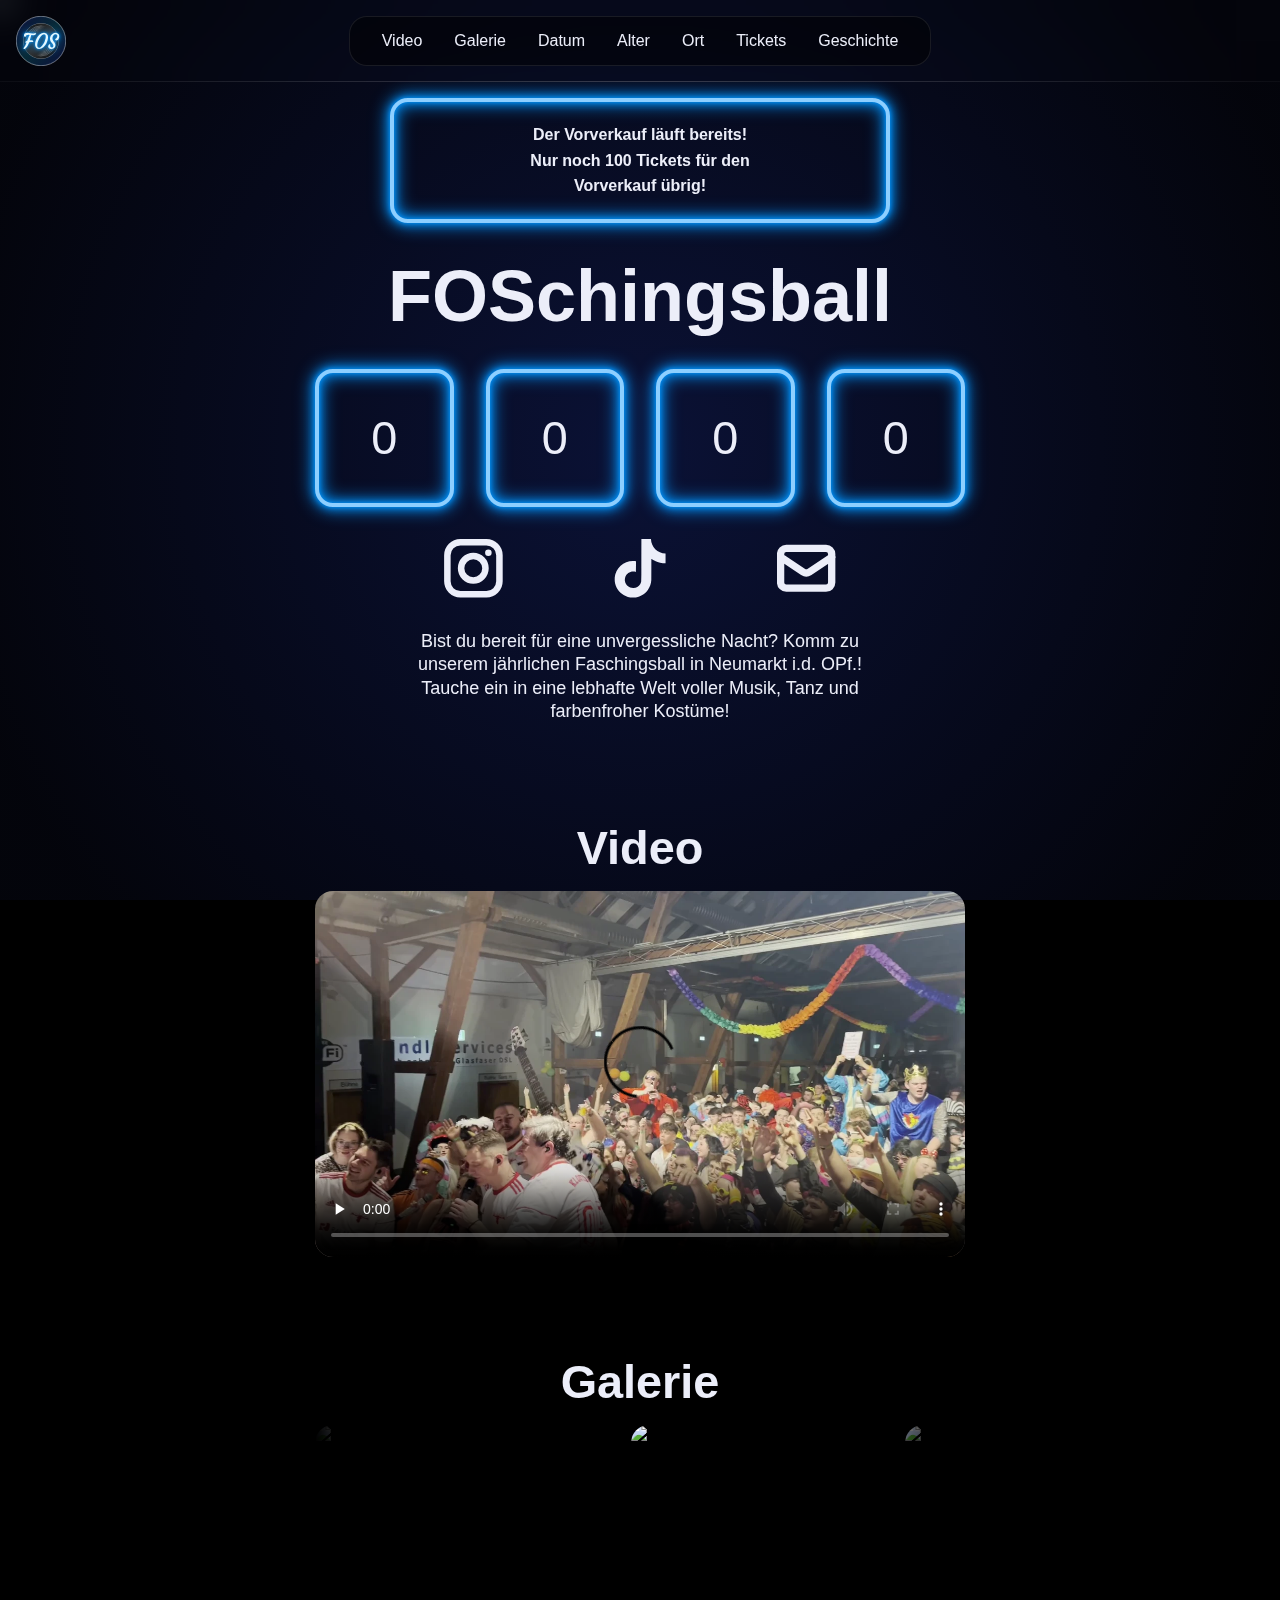
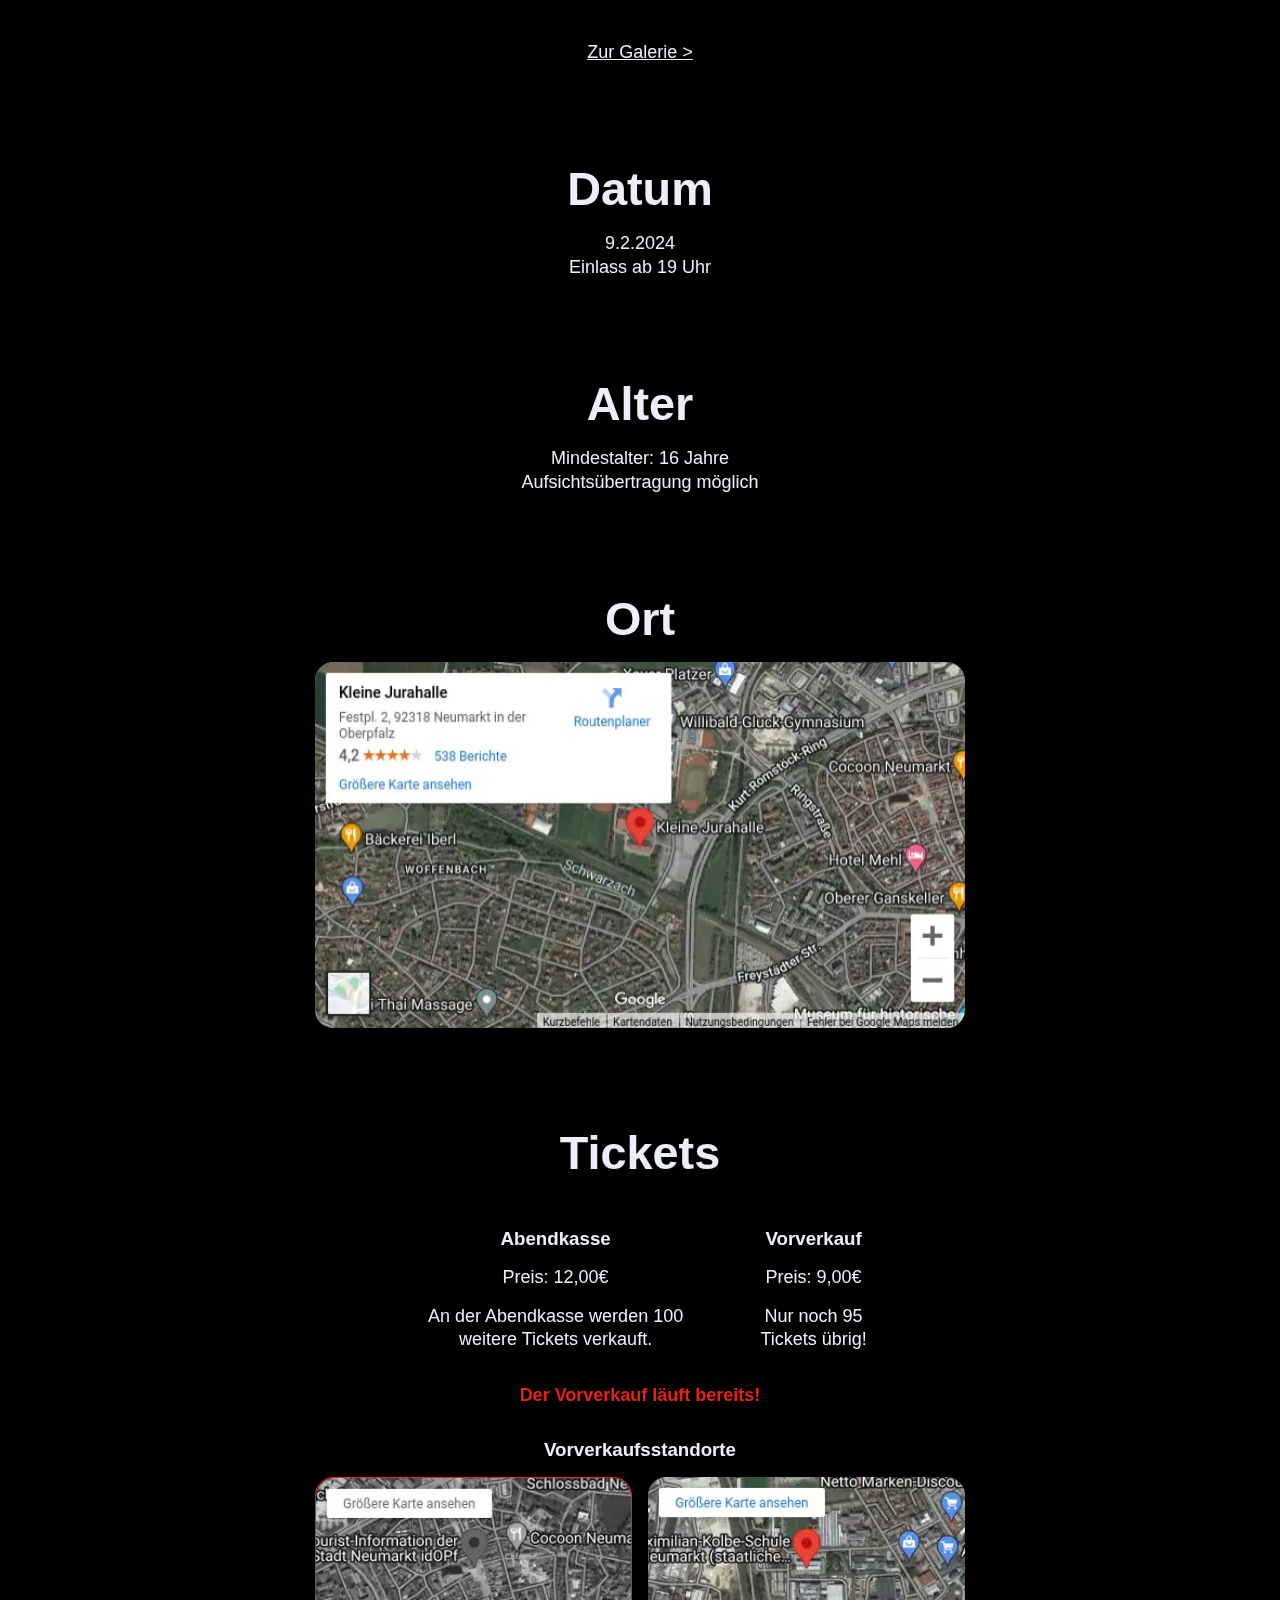
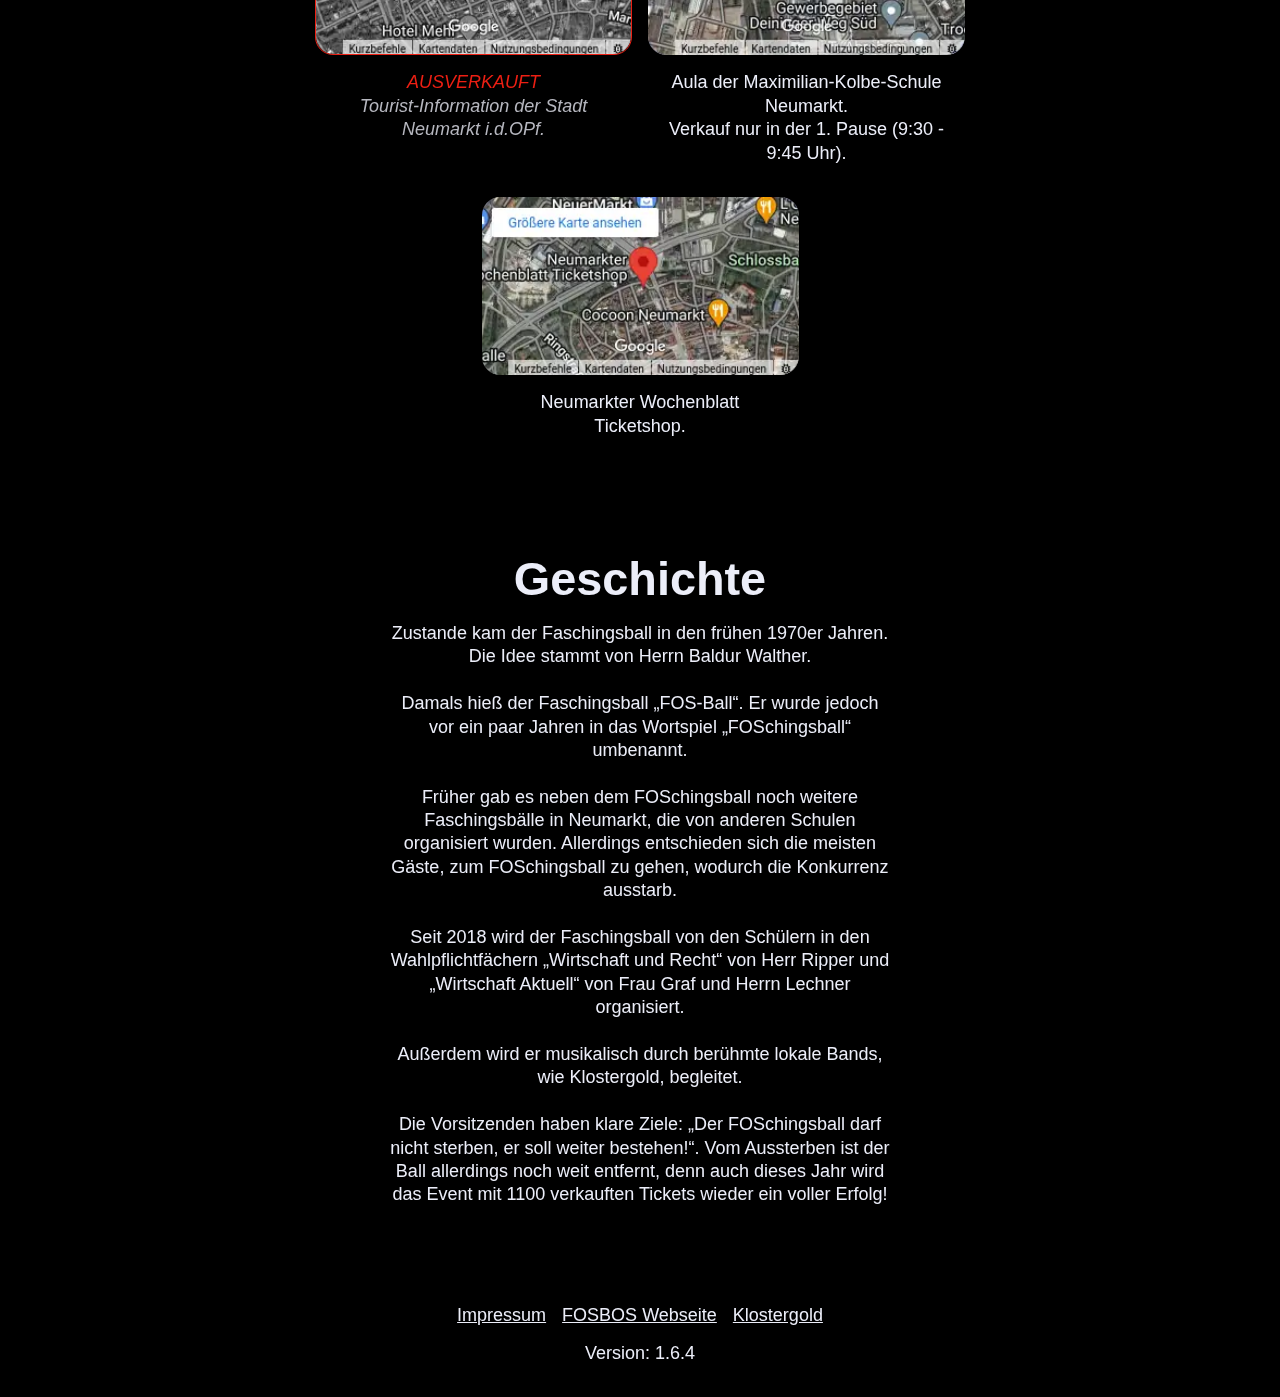
==== src/index.html @ 4c992eaa "Changed presale warning text" ====
<!DOCTYPE html>
<html lang="de">

<head>
    <meta charset="UTF-8">
    <meta content="width=device-width, initial-scale=1.0, viewport-fit=cover" name="viewport">
    <meta content="#090b1c" name="theme-color">

    <!-- Description -->
    <title>Home - FOSchingsball Neumarkt i.d. OPf.</title>
    <meta content="Bist du bereit für eine unvergessliche Nacht? Komm zu unserem jährlichen Faschingsball! Tauche ein in eine Welt voller Musik, Tanz und farbenfroher Kostüme!"
          name="description">
    <meta content="FOSchingsball, Faschingsball, AktiveFOSBOSNeumarkt.EV, AktiveFOSBOS, Neumarkt, Feier, Fest, Fasching, Ball, Verkleiden, Fasching, Karneval, Party, Veranstaltung, Kostüme, Maskenball, Tanzen, Musik, Faschingsfeier, lokale Events, Faschingsparty, Jurahalle, FOS, BOS, Generell, Video, Fotos, Bilder, Galerie, Geschichte, Verein, Maximilian, Kolbe, Schule, Maximilian-Kolbe-Schule"
          name="keywords">
    <meta content="AktiveFOSBOSNeumarkt.EV" name="author">

    <!-- Favicon Generator -->
    <link rel="apple-touch-icon" sizes="180x180" href="apple-touch-icon.png">
    <link rel="icon" type="image/png" sizes="32x32" href="assets/logo/favicon-32x32.png">
    <link rel="icon" type="image/png" sizes="16x16" href="assets/logo/favicon-16x16.png">
    <link rel="icon" href="favicon.ico" type="image/x-icon">
    <link rel="manifest" href="assets/logo/site.webmanifest">
    <link rel="mask-icon" href="assets/logo/safari-pinned-tab.svg" color="#5bbad5">
    <meta name="apple-mobile-web-app-title" content="FOSchingsball">
    <meta name="application-name" content="FOSchingsball">
    <meta name="msapplication-TileColor" content="#2d89ef">
    <meta name="msapplication-config" content="assets/logo/browserconfig.xml">

    <!-- Preloading -->
    <link rel="preload" href="assets/courgette/font.ttf" as="font" crossorigin>
    <link rel="preload" href="home/video-poster.webp" as="image">

    <!-- Preconnecting -->
    <link rel="preconnect" href="https://google.com/maps/">

    <!-- Styles -->
    <link href="base.css" rel="stylesheet">
    <link href="home/style.css" rel="stylesheet">
</head>

<body>

<picture id="background">
    <source media="(orientation: landscape)"
            srcset="assets/background/qhd.webp 1280w, assets/background/qfhd.webp 1920w, assets/background/qwqhd.webp 2560w">
    <source media="(orientation: portrait)"
            srcset="assets/background/hhd.webp 720w, assets/background/hfhd.webp 1080w, assets/background/hwqhd.webp 1440w">
    <img src="assets/background/qwqhd.webp" alt="Background image fallback">
</picture>

<nav>
    <a href="" class="nav-logo">
        <img src="assets/logo/logo.svg" alt="FOSchingsball Logo" loading="lazy">
        <span>FOSchingsball</span>
    </a>
    <div class="nav-links">
        <a href="#video" class="nav-no-narrow">Video</a>
        <a href="#galerie">Galerie</a>
        <!--a href="#bewertungen" class="nav-no-narrow">Bewertungen</a-->
        <a href="#datum" class="nav-no-wide">Infos</a>
        <a href="#datum" class="nav-no-narrow">Datum</a>
        <a href="#alter" class="nav-no-narrow">Alter</a>
        <a href="#ort" class="nav-no-narrow">Ort</a>
        <a href="#tickets">Tickets</a>
        <!--a href="#team" class="nav-no-narrow">Team</a-->
        <a href="#geschichte" class="nav-no-narrow">Geschichte</a>
    </div>
</nav>

<section id="hero">
    <a href="#tickets" class="vk-banner ignore">
        Der Vorverkauf läuft bereits!<br>
        Nur noch 100 Tickets für den<br>Vorverkauf übrig!
    </a>

    <h1>FOSchingsball</h1>

    <div id="counter">
        <div>
            <span id="days">0</span>
            <div class="counter-frame"></div>
        </div>
        <div>
            <span id="hours">0</span>
            <div class="counter-frame"></div>
        </div>
        <div>
            <span id="minutes">0</span>
            <div class="counter-frame"></div>
        </div>
        <div>
            <span id="seconds">0</span>
            <div class="counter-frame"></div>
        </div>
    </div>

    <div class="social-wrapper">
        <a aria-label="Link zur Instagram Seite des FOSchingsballs"
           href="https://www.instagram.com/foschingsball/"
           rel="noopener noreferrer" target="_blank" class="ignore">
            <svg fill="none" viewBox="0 0 24 24" xmlns="http://www.w3.org/2000/svg">
                <path d="m18.2 5.6h0.0133m-11.5 17.1h10.7c2.95 0 5.33-2.39 5.33-5.33v-10.7c0-2.95-2.39-5.33-5.33-5.33h-10.7c-2.95 0-5.33 2.39-5.33 5.33v10.7c0 2.95 2.39 5.33 5.33 5.33zm10.3-10.7c0 2.76-2.24 5-5 5-2.76 0-5-2.24-5-5 0-2.76 2.24-5 5-5 2.76 0 5 2.24 5 5z"
                      stroke="#eceef9" stroke-linecap="round" stroke-linejoin="round" stroke-width="2.67"/>
            </svg>
        </a>
        <a aria-label="Link zur TikTok Seite des FOSchingsballs"
           href="https://www.tiktok.com/@foschingsball"
           rel="noopener noreferrer" target="_blank" class="ignore">
            <svg fill="#eceef9" viewBox="0 0 24 24" xmlns="http://www.w3.org/2000/svg">
                <path d="m12.5 0.0201c1.31-0.0201 2.61-0.0096 3.9-0.0201 0.0432 1.62 0.702 3.08 1.75 4.17l-0.0016-0.0016c1.13 1.02 2.6 1.67 4.21 1.79l0.0224 0.0016v4.03c-1.53-0.0384-2.97-0.391-4.27-0.997l0.0656 0.0272c-0.627-0.302-1.16-0.611-1.66-0.957l0.0416 0.0272c-0.0096 2.92 0.0096 5.83-0.02 8.75-0.0823 1.48-0.575 2.84-1.37 3.97l0.016-0.0247c-1.32 1.89-3.47 3.14-5.9 3.21h-0.0112c-0.0983 0.0048-0.214 0.0073-0.332 0.0073-1.39 0-2.68-0.386-3.78-1.05l0.032 0.0183c-2.01-1.21-3.39-3.27-3.65-5.67l-0.0032-0.0328c-0.0201-0.5-0.0296-1-0.0096-1.49 0.392-3.82 3.59-6.78 7.49-6.78 0.437 0 0.866 0.0375 1.28 0.109l-0.0448-0.0064c0.02 1.48-0.04 2.95-0.04 4.44-0.338-0.123-0.728-0.194-1.13-0.194-1.49 0-2.76 0.956-3.23 2.29l-0.0072 0.024c-0.106 0.341-0.169 0.734-0.169 1.14 0 0.164 0.0104 0.328 0.0296 0.488l-0.0016-0.0192c0.266 1.63 1.66 2.87 3.36 2.87 0.0488 0 0.0968-7.99e-4 0.145-0.0032h-0.0072c1.17-0.0352 2.19-0.664 2.76-1.6l8e-3 -0.0144c0.213-0.298 0.36-0.657 0.408-1.05l8e-4 -0.0112c0.1-1.79 0.0599-3.57 0.0695-5.35 0.0096-4.03-0.0096-8.04 0.02-12.1z"/>
            </svg>
        </a>
        <a aria-label="Link zur E-Mail des FOSchingsballs"
           href="mailto:AktiveFOSBOSNeumarkt.eV@fosbos-neumarkt.de"
           rel="noopener noreferrer" target="_blank" class="ignore">
            <svg fill="none" viewBox="0 0 24 24" xmlns="http://www.w3.org/2000/svg">
                <path d="m1.52 7.39 9.2 6.13c0.783 0.522 1.81 0.522 2.59 0l9.2-6.13m-18.7 12.8h16.3c1.28 0 2.33-1.04 2.33-2.33v-11.7c0-1.28-1.04-2.33-2.33-2.33h-16.3c-1.28 0-2.33 1.04-2.33 2.33v11.7c0 1.28 1.04 2.33 2.33 2.33z"
                      stroke="#eceef9" stroke-linecap="round" stroke-linejoin="round" stroke-width="3"/>
            </svg>
        </a>
    </div>

    <p>
        Bist du bereit für eine unvergessliche Nacht? Komm zu unserem jährlichen Faschingsball in Neumarkt i.d. OPf.!
        Tauche ein in eine lebhafte Welt
        voller Musik, Tanz und farbenfroher Kostüme!
    </p>
</section>

<section id="video">
    <h2>Video</h2>
    <video class="main-video" controls preload="none" poster="home/video-poster.webp">
        <source src="https://resources.foschingsball.de/2023/videos/video-2023-h264-aac.mp4"
                type="video/mp4">
        <meta content="FOSchingsball 2023" itemprop="name">
        <meta content="Video, dass den Aufbau und die Feier vom FOSchingsball aus dem Jahr 2023 zeigt."
              itemprop="description">
        <meta content="PT4M53S" itemprop="duration">
    </video>
</section>

<section id="galerie">
    <h2>Galerie</h2>
    <div class="gallery-wrapper">
        <div class="moving-gallery-wrapper">
            <img src="home/gallery-preview-images/1.webp" alt="Erstes preview Bild" height="400" width="600"
                 loading="lazy">
            <img src="home/gallery-preview-images/2.webp" alt="Zweites preview Bild" height="400" width="515"
                 loading="lazy">
            <img src="home/gallery-preview-images/3.webp" alt="Drittes preview Bild" height="400" width="600"
                 loading="lazy">
            <img src="home/gallery-preview-images/4.webp" alt="Viertes preview Bild" height="400" width="600"
                 loading="lazy">
            <img src="home/gallery-preview-images/5.webp" alt="Fünftes preview Bild" height="400" width="600"
                 loading="lazy">
        </div>
    </div>
    <a href="galerie/" class="center">Zur Galerie ></a>
</section>

<!--section id="bewertungen">
    <h2>Bewertungen</h2>
    <div class="rating-wrapper">
        <div class="rating-grid">
            <a class="rating ignore" href="" rel="noopener noreferrer" target="_blank">
                <p class="rating-text ignore">Wer sich erinnert, war nicht dabei!</p>
                <p class="rating-source ignore">Tiktok</p>
            </a>
            <a class="rating ignore" href="" rel="noopener noreferrer" target="_blank">
                <p class="rating-text ignore">Wer sich erinnert, war nicht dabei!</p>
                <p class="rating-source ignore">Tiktok</p>
            </a>
            <a class="rating ignore" href="" rel="noopener noreferrer" target="_blank">
                <p class="rating-text ignore">Wer sich erinnert, war nicht dabei!</p>
                <p class="rating-source ignore">Tiktok</p>
            </a>
        </div>
    </div>
</section-->

<section id="datum">
    <h2>Datum</h2>
    <p>
        9.2.2024<br>
        Einlass ab 19 Uhr
    </p>
</section>

<section id="alter">
    <h2>Alter</h2>
    <p>
        Mindestalter: 16 Jahre<br>
        Aufsichtsübertragung möglich
    </p>
</section>

<section id="ort">
    <h2>Ort</h2>
    <div class="main-map-wrapper lazy-map"
         data-src="https://google.com/maps/embed?pb=!1m14!1m8!1m3!1d4832.9351070544835!2d11.447261!3d49.27884!3m2!1i1024!2i768!4f13.1!3m3!1m2!1s0x479f6f8e884c5485%3A0x20da06e2e28e49a3!2sKleine%20Jurahalle!5e1!3m2!1sde!2sde!4v1702989223575!5m2!1sde!2sde"
         data-title="Kleine Jurahalle - Festplatz 2, 92318 Neumarkt in der Oberpfalz">
        <img class="fallback-image" src="home/map-placeholders/main-map-placeholder.webp" loading="lazy"
             alt="Ersatzbild für die Hauptkarte"/>
    </div>
</section>

<section id="tickets">
    <h2>Tickets</h2>
    <div class="pricing">
        <div>
            <h3>Abendkasse</h3>
            <p>Preis: 12,00€</p>
            <p>An der Abendkasse werden 100 weitere Tickets verkauft.</p>
        </div>
        <div>
            <h3>Vorverkauf</h3>
            <p>Preis: 9,00€</p>
            <p>Nur noch 95 Tickets übrig!</p>
        </div>
    </div>
    <p id="vorverkauf-warning">
        Der Vorverkauf läuft bereits!
    </p>
    <h3>Vorverkaufsstandorte</h3>
    <div class="vorverkaufsorte-grid">
        <div class="vorverkaufsort sold-out">
            <div class="lazy-map"
                 data-src="https://google.com/maps/embed?pb=!1m18!1m12!1m3!1d2416.402896822465!2d11.458414800000002!3d49.2801596!2m3!1f0!2f0!3f0!3m2!1i1024!2i768!4f13.1!3m3!1m2!1s0x479f644ceb39721d%3A0xeaafbcd9beddf099!2sTourist-Information%20der%20Stadt%20Neumarkt%20i.d.OPf.!5e1!3m2!1sde!2sde!4v1704888698803!5m2!1sde!2sde"
                 data-title="Tourist-Information der Stadt Neumarkt i.d.OPf.">
                <img class="fallback-image" src="home/map-placeholders/tourist-map-placeholder.webp" loading="lazy"
                     alt="Ersatzbild für die Tourist Information Neumarkt Karte"/>
            </div>
            <p>
                <span>AUSVERKAUFT</span><br>
                Tourist-Information der Stadt Neumarkt i.d.OPf.
            </p>
        </div>
        <div class="vorverkaufsort">
            <div class="lazy-map"
                 data-src="https://google.com/maps/embed?pb=!1m18!1m12!1m3!1d2417.240409585188!2d11.469261899999998!3d49.2630645!2m3!1f0!2f0!3f0!3m2!1i1024!2i768!4f13.1!3m3!1m2!1s0x479f6fde07078387%3A0x608baab947ae1d4d!2sMaximilian-Kolbe-Schule%20Neumarkt%20(staatliche%20FOS%2FBOS)!5e1!3m2!1sde!2sde!4v1704888746853!5m2!1sde!2sde"
                 data-title="Maximilian-Kolbe-Schule Neumarkt i.d.OPf.">
                <img class="fallback-image" src="home/map-placeholders/fos-map-placeholder.webp" loading="lazy"
                     alt="Ersatzbild für die FOS Karte"/>
            </div>
            <p>
                Aula der Maximilian-Kolbe-Schule Neumarkt.<br>
                Verkauf nur in der 1. Pause (9:30 - 9:45 Uhr).
            </p>
        </div>
        <div class="vorverkaufsort">
            <div class="lazy-map"
                 data-src="https://google.com/maps/embed?pb=!1m18!1m12!1m3!1d2416.3311340229598!2d11.457017700000002!3d49.2816242!2m3!1f0!2f0!3f0!3m2!1i1024!2i768!4f13.1!3m3!1m2!1s0x479f6ff3d5d0619b%3A0xf7c1ae408d4dfebd!2sNeumarkter%20Wochenblatt%20Ticketshop!5e1!3m2!1sde!2sde!4v1706030558511!5m2!1sde!2sde"
                 data-title="Neumarkter Wochenblatt Ticketshop">
                <img class="fallback-image" src="home/map-placeholders/ticket-map-placeholder.webp" loading="lazy"
                     alt="Ersatzbild für die Neumarkter Wochenblatt Ticketshop Karte"/>
            </div>
            <p>
                Neumarkter Wochenblatt Ticketshop.
            </p>
        </div>
    </div>
</section>

<!--section id="team">
    <h2><label for="team-selector">Team</label></h2>
    <p class="hidden" id="team-loading-error"></p>
    <div class="hidden" id="team-selector-wrapper">
        <select id="team-selector"></select>
        <svg fill="none" viewBox="0 0 24 24" xmlns="http://www.w3.org/2000/svg">
            <g stroke-linecap="round" stroke-linejoin="round" stroke-width="1.5"
               transform="translate(-2,-2.5)">
                <path d="m19 12-5 5"/>
                <path d="m9 12 5 5"/>
            </g>
        </svg>
    </div>
    <div id="member-grid"></div>
</section-->

<section id="geschichte">
    <h2>Geschichte</h2>
    <p>
        Zustande kam der Faschingsball in den frühen 1970er Jahren. Die Idee stammt von Herrn Baldur Walther.<br><br>
        Damals hieß der Faschingsball „FOS-Ball“. Er wurde jedoch vor ein paar Jahren in das Wortspiel „FOSchingsball“
        umbenannt.<br><br>
        Früher gab es neben dem FOSchingsball noch weitere Faschingsbälle in Neumarkt, die von anderen Schulen
        organisiert wurden. Allerdings entschieden sich die meisten Gäste, zum FOSchingsball zu gehen, wodurch die
        Konkurrenz ausstarb.<br><br>
        Seit 2018 wird der Faschingsball von den Schülern in den Wahlpflichtfächern „Wirtschaft und Recht“ von Herr
        Ripper und „Wirtschaft Aktuell“ von Frau Graf und Herrn Lechner organisiert.<br><br>
        Außerdem wird er musikalisch durch berühmte lokale Bands, wie Klostergold, begleitet.<br><br>
        Die Vorsitzenden haben klare Ziele: „Der FOSchingsball darf nicht sterben, er soll weiter bestehen!“. Vom
        Aussterben ist
        der Ball allerdings noch weit entfernt, denn auch dieses Jahr wird das Event mit 1100 verkauften Tickets wieder
        ein voller Erfolg!
    </p>
    <!--a href="geschichte/" class="center">Mehr Informationen ></a-->
</section>

<section id="footer">
    <div>
        <a href="impressum/" class="link">
            Impressum
        </a>
        <a href="https://fosbos-neumarkt.de/" rel="noopener noreferrer" target="_blank" class="link">
            FOSBOS Webseite
        </a>
        <a href="https://www.klostergold.de" rel="noopener noreferrer" target="_blank" class="link">
            Klostergold
        </a>
    </div>
    <div>
        <p id="version" class="text"></p>
    </div>
</section>

<script defer src="scripts/base.js"></script>
<script defer src="home/scripts/countDown.js"></script>
<script defer src="home/scripts/loadMaps.js"></script>
<!--script defer src="home/scripts/loadTeam.js" type="module"></script-->
<script defer src="home/scripts/blinking.js"></script>

</body>

</html>
---- src/base.css ----
@font-face {
    font-family: Courgette;
    font-display: swap;
    src: url(assets/courgette/font.ttf);
}

:root {
    /*===== Colors =====*/
    --text: #eceef9;
    --text-hover: #b6b7bf;
    --red-text: #ec1f13;
    --background: #0007;

    /*===== EFFECTS =====*/
    --glowbase: #8dcfff;
    --glowcolor: #0095ff;
    --glow: drop-shadow(0px 0px 2px var(--glowcolor)) drop-shadow(0px 0px 4px var(--glowcolor)) drop-shadow(0px 0px 8px var(--glowcolor));
    --shadow-color: #191c31;
    --shadow: drop-shadow(0px 0px 2px var(--shadow-color)) drop-shadow(0px 0px 4px var(--shadow-color)) drop-shadow(0px 0px 8px var(--shadow-color));
    --glow-animation: filter 50ms;
    --transition-time: 75ms;

    /*===== Font =====*/
    font-family: sans-serif;
    --title: 4.5rem;
    --header: calc(var(--title) * 0.65);
    --normal: 1.125rem;

    /*===== Margins =====*/
    --mNormal: 1rem;
    --nav-height: calc(4 * var(--mNormal) + 2 * 1px + 1rem);
    --mSection: calc(var(--nav-height) + 1rem);

    /*===== OTHER =====*/
    --border-radius: 18px;
    --border: 1px #ffffff17 solid;
    --big-max-width: 650px;

    --big-width: min(100% - var(--mNormal) * 2, var(--big-max-width));
    --small-width: min(100% - var(--mNormal) * 2, 500px);

    --grid-height: 200px;

}

@media screen and (max-width: 900px) {
    :root {
        --title: 4rem;
    }
}


@media screen and (max-width: 500px) {
    :root {
        --title: 2.875rem;
        --mSection: 4rem;
    }
}

*, *::before, *::after {
    box-sizing: border-box;
    margin: 0;
    padding: 0;
    border: 0;
}

body, html {
    scroll-behavior: smooth;
}

body {
    background-color: black;
    padding: calc(var(--nav-height) + var(--mNormal)) 0 var(--mNormal) 0;
    display: flex;
    flex-direction: column;
}

.hidden {
    clip: rect(0 0 0 0);
    clip-path: inset(50%);
    height: 1px;
    overflow: hidden;
    position: absolute;
    white-space: nowrap;
    width: 1px;
}

/*-------- SCROLLBAR --------*/

::-webkit-scrollbar {
    width: 6px;
    height: 6px;
}

::-webkit-scrollbar-track {
    background-color: transparent;
}

::-webkit-scrollbar-thumb {
    background-color: var(--text);
    border-radius: 3px;
}

::-webkit-scrollbar-thumb:hover {
    background-color: var(--text-hover);
}

/*-------- BACKGROUND --------*/

#background {
    position: fixed;
    top: 0;
    right: 0;
    width: 100vw;
    height: 100vh;
    z-index: -11;
    transition: filter 1s;
}

#background img {
    width: 100%;
    height: 100%;
    object-fit: cover;
}

#background::after {
    content: '';
    position: absolute;
    left: 0;
    top: 0;
    width: 100%;
    height: 100%;
    background: radial-gradient(circle at center, #17267377, #04050ddd 90%);
}

.blur {
    filter: blur(4px);
}

/*-------- NAV --------*/

nav {
    position: fixed;
    top: 0;
    left: 0;
    bottom: auto;
    display: grid;
    justify-content: center;
    grid-template-columns: 1fr 1fr 1fr;
    gap: var(--mNormal);
    height: var(--nav-height);
    width: 100%;
    backdrop-filter: blur(16px);
    -webkit-backdrop-filter: blur(16px);
    z-index: 11;
    padding: var(--mNormal);
    align-items: center;
}

nav::before {
    content: "";
    position: absolute;
    bottom: 0;
    top: auto;
    height: 1px;
    left: 0;
    width: 100%;
    background: radial-gradient(62.87% 100%, #fff3 0%, #fff0 100%);
}

.nav-logo {
    display: inline-flex;
    height: 100%;
    overflow: hidden;
    align-items: center;
    gap: var(--mNormal);
    text-decoration: none;
}

.nav-logo > img {
    height: 100%;
    aspect-ratio: 1;
    object-fit: contain;
}

.nav-logo > span {
    color: var(--text);
}

.nav-links {
    backdrop-filter: blur(16px);
    -webkit-backdrop-filter: blur(16px);
    padding-inline: var(--mNormal);
    height: 100%;
    display: inline-flex;
    align-items: center;
    border: var(--border);
    background-color: var(--background);
    border-radius: var(--border-radius);
    margin-inline: auto;
}

.nav-links * {
    height: 1rem;
    font-size: 1rem;
    line-height: 1rem;
    object-fit: contain;
    cursor: pointer;
    text-decoration: none;
    color: var(--text);
    padding-inline: var(--mNormal);
    transition: color var(--transition-time) linear;
}

.nav-no-wide {
    display: none;
}

.nav-links > *:hover {
    color: var(--text-hover);
}

@media screen and (max-width: 1300px) {
    .nav-logo > span {
        display: none;
    }
}

@media screen and (max-width: 1000px) {
    .nav-no-narrow {
        display: none;
    }

    .nav-no-wide {
        display: inline;
    }
}

@media screen and (max-width: 500px) {
    nav {
        backdrop-filter: none;
        -webkit-backdrop-filter: none;
        display: flex;
        bottom: 0;
        top: auto;
    }

    nav::before {
        display: none;
        top: 0;
        bottom: auto;
    }

    .nav-logo {
        display: none;
    }

    body {
        padding: var(--mNormal) 0 calc(var(--nav-height) + var(--mNormal)) 0;
    }
}

/*-------- SECTIONS --------*/

body > section:not(:first-of-type) {
    padding: calc(var(--mSection)) 0 0 0;
}

section {
    display: flex;
    flex-direction: column;
    gap: var(--mNormal);
}

section p:not(.ignore), section a.center {
    text-align: center;
    width: var(--small-width);
    margin-inline: auto;
    color: var(--text);
    line-height: 1.3;
    font-size: var(--normal);
}

section a:not(.ignore) {
    text-decoration: underline;
    color: var(--text);
    font-size: var(--normal);
}

/*-------- TITLES --------*/

h1, h2, h3 {
    text-align: center;
    color: var(--text);
}

h1 {
    font-size: var(--title);
    font-family: Courgette, sans-serif;
    margin-bottom: var(--mNormal);
}

h2 {
    font-size: var(--header);
    font-family: Courgette, sans-serif;
}

h3 {
    margin-top: var(--mNormal);
}

/*-------- FOOTER --------*/

#footer {
    margin-bottom: var(--mNormal);
}

#footer > div {
    display: flex;
    flex-wrap: wrap;
    justify-content: center;
    gap: var(--mNormal);
    width: var(--big-width);
    margin-inline: auto;
}
---- src/home/style.css ----
/*-------- VK-WARNING --------*/

.vk-banner {
    position: relative;
    margin: 0 auto var(--mNormal) auto;
    width: var(--small-width);
    font-weight: bold;
    text-align: center;
    color: var(--text);
    text-decoration: none;
    line-height: 1.6;
    padding: 24px;
}

.vk-banner::before {
    content: "";
    position: absolute;
    top: 0;
    left: 0;
    width: 100%;
    height: 100%;
    border-radius: var(--border-radius);
    border: solid 4px var(--glowbase);
    filter: var(--glow);
}

/*-------- HERO --------*/

/*---- COUNTER ----*/

#counter {
    margin-inline: auto;
    width: var(--big-width);
    display: grid;
    grid-template-columns: repeat(4, 1fr);
    gap: calc(var(--mNormal) * 2);
}

@media screen and (max-width: 450px) {
    #counter {
        gap: var(--mNormal);
    }
}

#counter > div {
    position: relative;
    display: flex;
    justify-content: center;
    align-items: center;
    aspect-ratio: 1;
}

#counter > div > span {
    color: var(--text);
    font-size: var(--header);
    font-family: Courgette, sans-serif;
    text-align: center;
}

.counter-frame {
    position: absolute;
    top: 0;
    left: 0;
    width: 100%;
    height: 100%;
    border-width: 4px;
    border-radius: var(--border-radius);
    border-style: solid;
    border-color: var(--glowbase);
    filter: var(--glow);
    transition: var(--glow-animation);
}

/*---- SOCIAL ----*/

.social-wrapper {
    width: var(--small-width);
    margin: var(--mNormal) auto;
    display: grid;
    grid-template-columns: repeat(3, 1fr);
}

.social-wrapper > a {
    margin-inline: auto;
    aspect-ratio: 1;
    height: calc(var(--header) * 1.25);
    transition: filter var(--transition-time) linear;
}

.social-wrapper > a > svg {
    width: 100%;
    height: 100%;
    object-fit: contain;
}

.social-wrapper > a:hover {
    filter: drop-shadow(0 0 4px var(--text));
}

/*-------- VIDEO --------*/

.main-video {
    border-radius: var(--border-radius);
    margin-inline: auto;
    width: var(--big-width);
    aspect-ratio: 16 / 9;
    height: auto;
}

/*-------- GALERIE --------*/

.gallery-wrapper {
    width: var(--big-width);
    height: var(--grid-height);
    overflow: hidden;
    margin-inline: auto;
    -webkit-mask-image: -webkit-linear-gradient(to right, transparent, black 25%, black 75%, transparent);
    mask-image: linear-gradient(to right, transparent, black 20%, black 80%, transparent);
}

.moving-gallery-wrapper {
    height: 100%;
    display: flex;
    width: max-content;
    gap: var(--mNormal);
    animation: slide 24s linear infinite;
}

.moving-gallery-wrapper > img {
    width: auto;
    height: 100%;
    object-fit: contain;
    border-radius: var(--border-radius);
}

@keyframes slide {
    0% {
        transform: translateZ(0px) translate(0%);
    }

    100% {
        transform: translateZ(0px) translate(calc(-100% + var(--big-width)));
    }
}

/*-------- BEWERTUNGEN --------*/

.rating-wrapper {
    height: var(--grid-height);
    width: var(--big-width);
    margin-inline: auto;
    -webkit-mask-image: -webkit-linear-gradient(to right, transparent, black 25%, black 75%, transparent);
    mask-image: linear-gradient(to right, transparent, black 20%, black 80%, transparent);
    overflow-x: scroll;
    padding-block: var(--mNormal);
}

.rating-grid {
    padding-inline: 10%;
    display: flex;
    height: 100%;
    width: max-content;
    gap: var(--mNormal);
}

.rating {
    position: relative;
    display: flex;
    flex-direction: column;
    padding: var(--mNormal);
    height: 100%;
    aspect-ratio: 1.25;
    text-decoration: none;
    color: var(--text);
    transition: color var(--transition-time) linear;
}

.rating:hover {
    color: var(--text-hover);
}

.rating::before {
    content: "";
    position: absolute;
    top: 0;
    left: 0;
    width: 100%;
    height: 100%;
    border-radius: var(--border-radius);
    border: solid 4px var(--glowbase);
    filter: var(--glow);
}

.rating-text {
    margin-block: auto;
    text-align: center;
    line-height: 1.3;
    font-size: var(--normal);
}

.rating-source {
    font-style: italic;
    margin-inline: auto;
    font-size: 0.95rem;
}

/*-------- ORT --------*/

.main-map-wrapper {
    margin-inline: auto;
    width: var(--big-width);
    border-radius: var(--border-radius);
    height: auto;
    aspect-ratio: 1.778;
    overflow: hidden;
    position: relative;
}

.main-map-wrapper > iframe {
    width: 100%;
    height: 100%;
}

/*-------- TICKETS --------*/

.pricing {
    margin: var(--mNormal) auto;
    display: flex;
    justify-content: center;
    gap: var(--mNormal);
    width: var(--small-width);
}

.pricing > div {
    flex-grow: 1;
    display: flex;
    flex-direction: column;
    gap: var(--mNormal)
}

#vorverkauf-warning {
    color: var(--red-text);
    font-weight: bold;
}

.vorverkaufsorte-grid {
    margin-inline: auto;
    display: flex;
    flex-wrap: wrap;
    justify-content: center;
    gap: var(--mNormal);
    width: var(--big-width);
}

.sold-out > div {
    border: 1px var(--red-text) solid;
}

.sold-out > div > * {
    filter: grayscale(100%);
}

.sold-out > p {
    --text: var(--text-hover);
    font-style: italic;
}

.sold-out > p > span {
    color: var(--red-text);
}

.vorverkaufsort {
    width: calc(0.5 * (var(--big-max-width) - var(--mNormal)));
    display: flex;
    flex-direction: column;
}

.vorverkaufsort > div {
    border-radius: var(--border-radius);
    aspect-ratio: 1.778;
    width: 100%;
    height: auto;
    overflow: hidden;
    position: relative;
}

.vorverkaufsort > div > iframe {
    width: 100%;
    height: 100%;
}

.vorverkaufsort > p {
    margin: var(--mNormal) 0;
}

/*-------- TEAM --------*/

#team-loading-error {
    color: var(--red-text);
}

/*---- SELECT ----*/

#team-selector-wrapper {
    margin-inline: auto;
    position: relative;
}

#team-selector-wrapper > svg {
    position: absolute;
    top: 0;
    right: 0;
    height: 100%;
    padding: 4px var(--mNormal) 0 0;
    pointer-events: none;
    width: 40px;
}

#team-selector-wrapper > svg > g {
    stroke: var(--text);
    transition: stroke var(--transition-time) linear;
}

#team-selector {
    color: var(--text);
    padding: var(--mNormal) calc(var(--mNormal) * 0.5 + 40px) var(--mNormal) var(--mNormal);
    border-radius: var(--border-radius);
    background-color: var(--background);
    border: var(--border);
    appearance: none;
    -webkit-appearance: none;
    transition: color var(--transition-time) linear;
    font-size: 1rem;
}

#team-selector-wrapper:hover > select {
    color: var(--text-hover);
}

#team-selector-wrapper:hover > svg > g {
    stroke: var(--text-hover);
}

#team-selector > option {
    background: var(--background);
}

/*---- LIST ----*/

#member-grid {
    display: flex;
    flex-wrap: wrap;
    justify-content: center;
    gap: var(--mNormal);
    margin-inline: auto;
    width: var(--big-width);
}

#member-grid > a {
    width: 120px;
    text-decoration: none;
}

#member-grid > a > img {
    display: block;
    border-radius: var(--border-radius);
    width: 100%;
    aspect-ratio: 1;
    object-fit: cover;
    overflow: hidden;
}

#member-grid > a > p {
    margin: var(--mNormal) 0;
    color: var(--text);
    width: 100%;
    text-align: center;
    transition: color var(--transition-time) linear;
}

#member-grid > a:hover > p {
    color: var(--text-hover);
}

/*----*/

.fallback-image {
    position: absolute;
    top: 0;
    left: 0;
    width: 100%;
    height: 100%;
    object-fit: cover;
    z-index: -1;
}
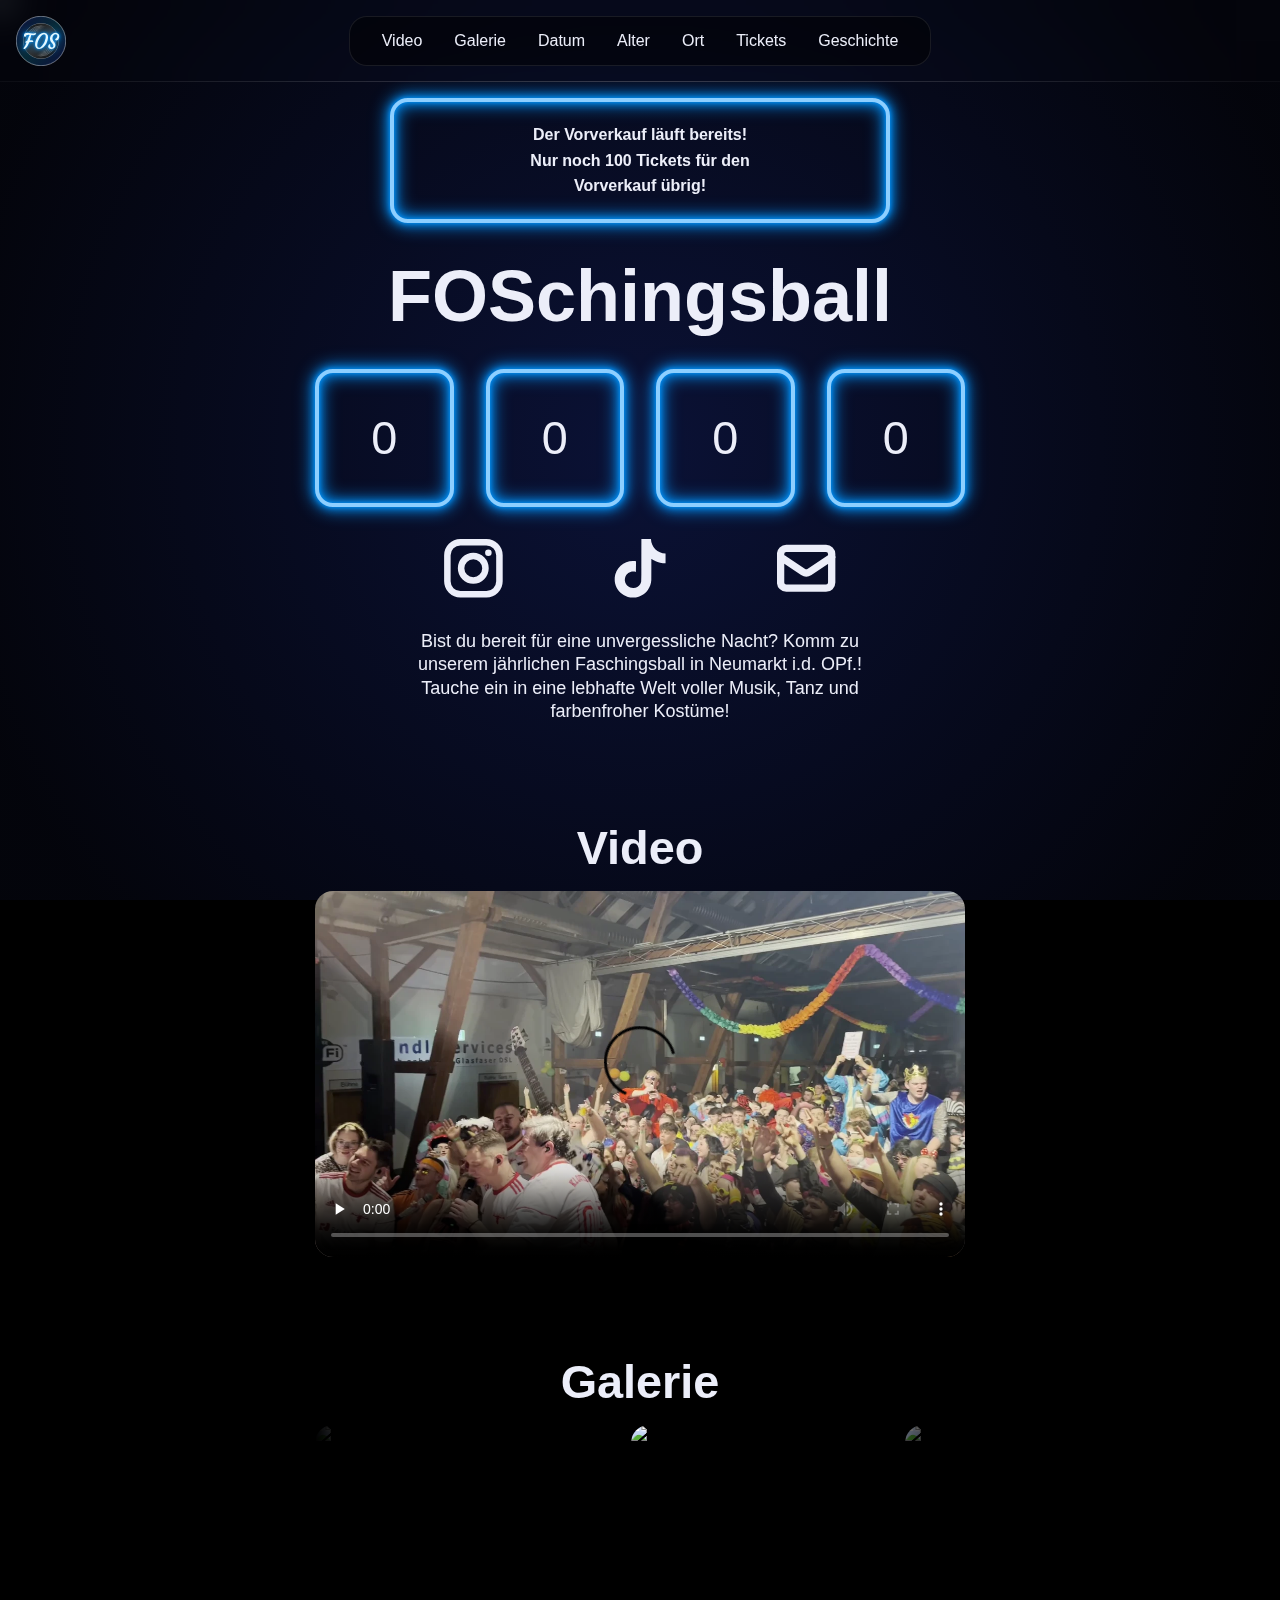
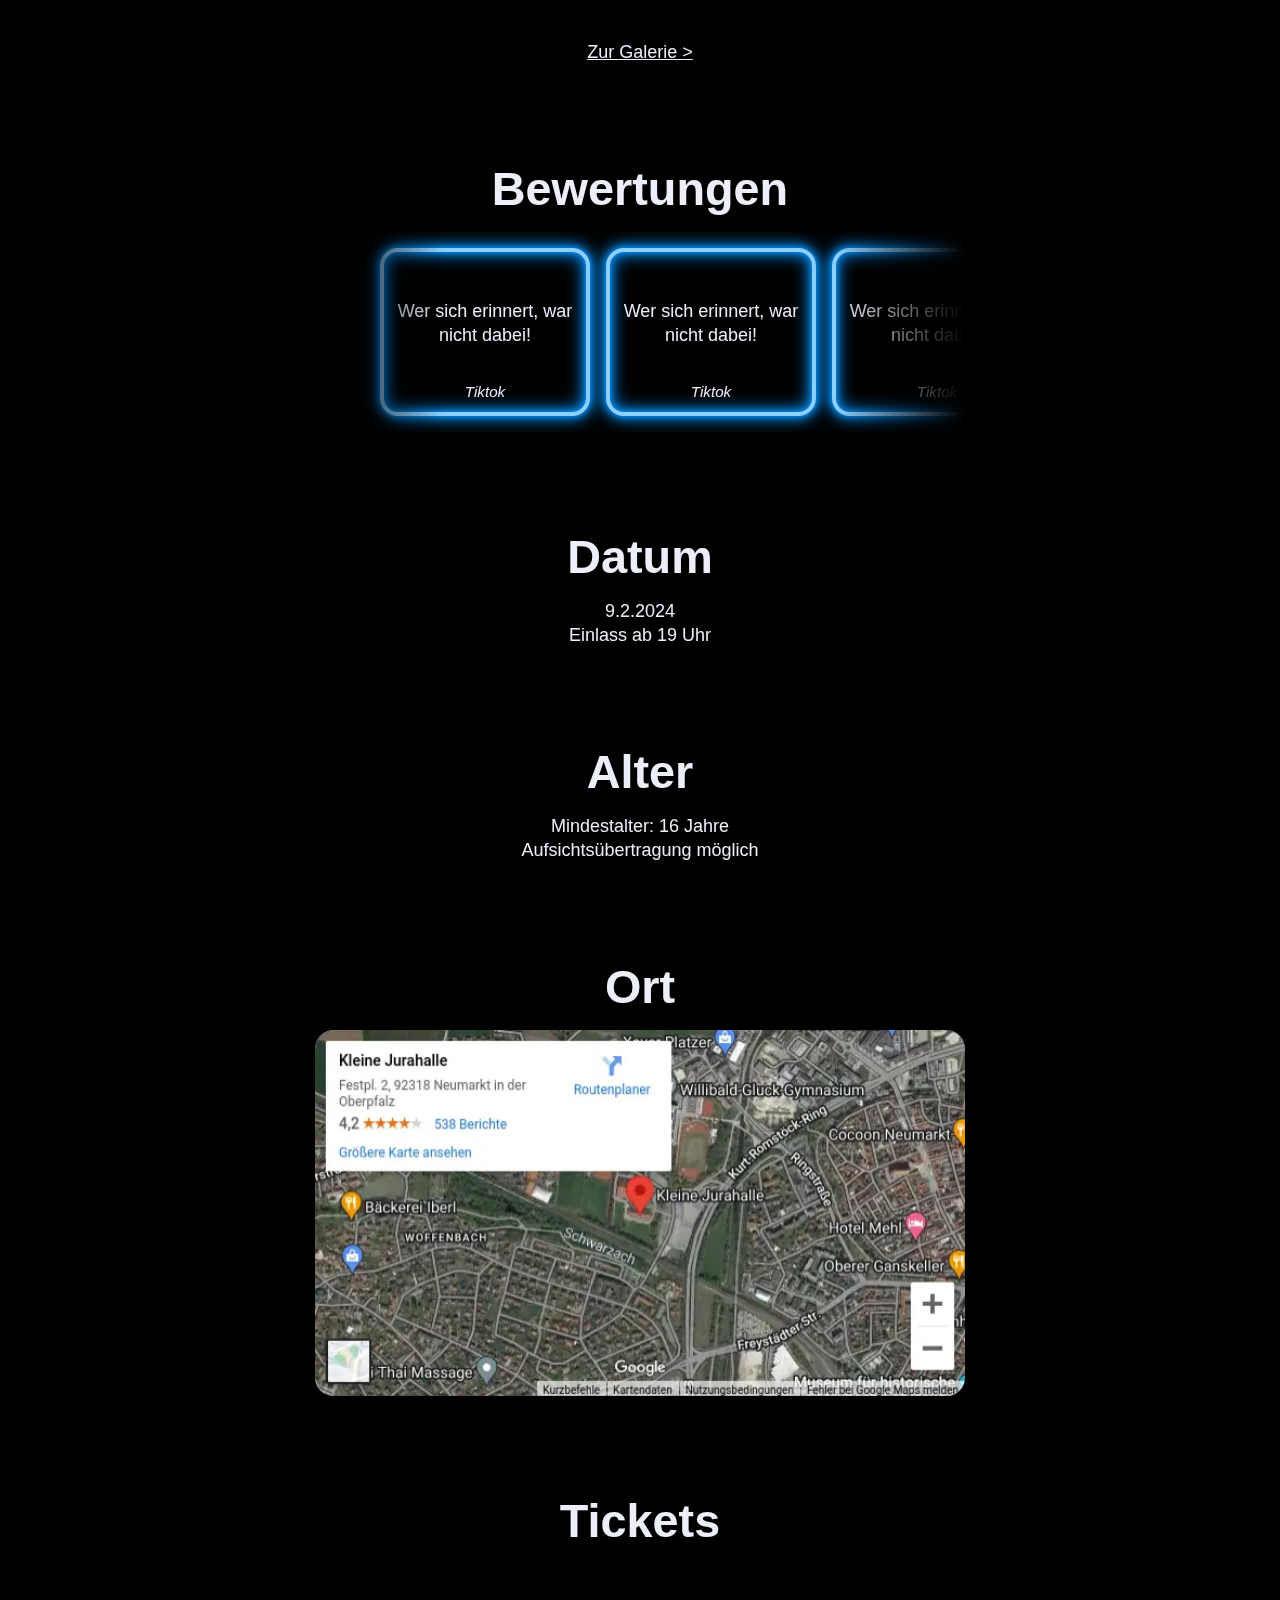
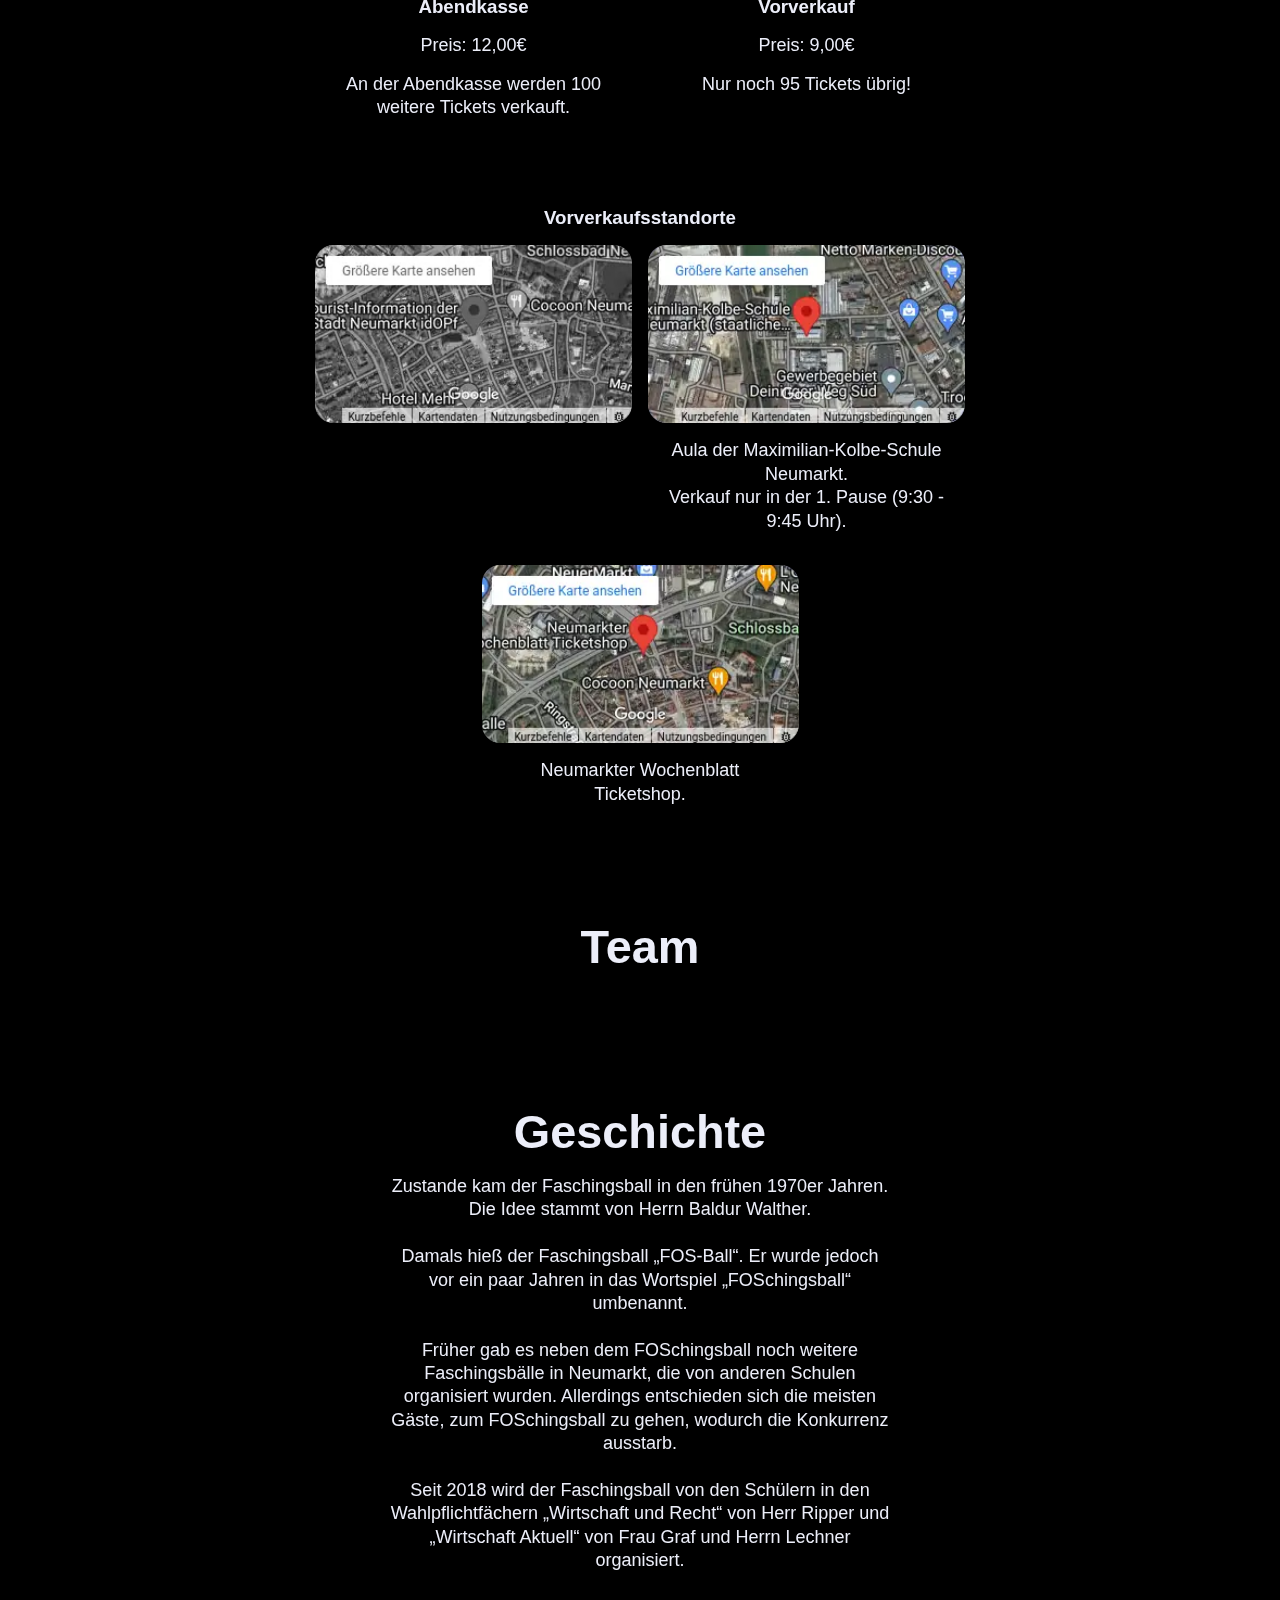
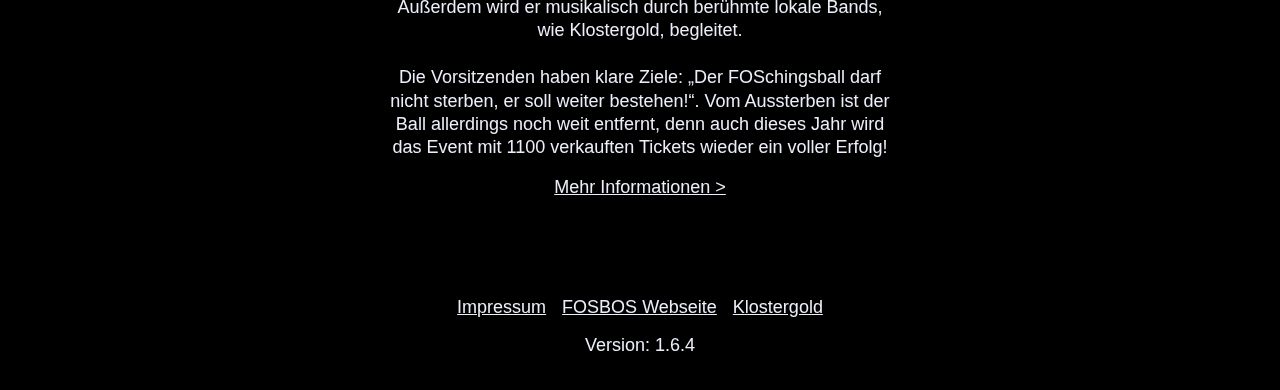
==== commit 6b8bcd18: "Uncommented experimental stuff" ====
--- a/src/index.html
+++ b/src/index.html
@@ -158,7 +158,7 @@
     <a href="galerie/" class="center">Zur Galerie ></a>
 </section>
 
-<!--section id="bewertungen">
+<section id="bewertungen">
     <h2>Bewertungen</h2>
     <div class="rating-wrapper">
         <div class="rating-grid">
@@ -176,7 +176,7 @@
             </a>
         </div>
     </div>
-</section-->
+</section>
 
 <section id="datum">
     <h2>Datum</h2>
@@ -206,7 +206,7 @@
 
 <section id="tickets">
     <h2>Tickets</h2>
-    <div class="pricing">
+    <div class="tickets-info">
         <div>
             <h3>Abendkasse</h3>
             <p>Preis: 12,00€</p>
@@ -261,7 +261,7 @@
     </div>
 </section>
 
-<!--section id="team">
+<section id="team">
     <h2><label for="team-selector">Team</label></h2>
     <p class="hidden" id="team-loading-error"></p>
     <div class="hidden" id="team-selector-wrapper">
@@ -275,7 +275,7 @@
         </svg>
     </div>
     <div id="member-grid"></div>
-</section-->
+</section>
 
 <section id="geschichte">
     <h2>Geschichte</h2>
@@ -294,7 +294,7 @@
         der Ball allerdings noch weit entfernt, denn auch dieses Jahr wird das Event mit 1100 verkauften Tickets wieder
         ein voller Erfolg!
     </p>
-    <!--a href="geschichte/" class="center">Mehr Informationen ></a-->
+    <a href="geschichte/" class="center">Mehr Informationen ></a>
 </section>
 
 <section id="footer">
@@ -317,7 +317,7 @@
 <script defer src="scripts/base.js"></script>
 <script defer src="home/scripts/countDown.js"></script>
 <script defer src="home/scripts/loadMaps.js"></script>
-<!--script defer src="home/scripts/loadTeam.js" type="module"></script-->
+<script defer src="home/scripts/loadTeam.js" type="module"></script>
 <script defer src="home/scripts/blinking.js"></script>
 
 </body>
--- a/src/home/style.css
+++ b/src/home/style.css
@@ -176,7 +176,7 @@
 }
 
 .rating:hover {
-    color: var(--text-hover);
+    color: var(--text-gray);
 }
 
 .rating::before {
@@ -223,23 +223,31 @@
 
 /*-------- TICKETS --------*/
 
-.pricing {
+.tickets-info {
     margin: var(--mNormal) auto;
-    display: flex;
-    justify-content: center;
+    display: grid;
+    grid-template-columns: 1fr 1fr;
+    grid-template-rows: auto;
     gap: var(--mNormal);
-    width: var(--small-width);
-}
-
-.pricing > div {
-    flex-grow: 1;
+    width: var(--big-width);
+}
+
+@media screen and (max-width: 500px) {
+    .tickets-info {
+        grid-template-columns: auto;
+        grid-template-rows: auto auto;
+    }
+}
+
+.tickets-info > div {
+    width: 100%;
     display: flex;
     flex-direction: column;
     gap: var(--mNormal)
 }
 
 #vorverkauf-warning {
-    color: var(--red-text);
+    color: var(--text-red);
     font-weight: bold;
 }
 
@@ -253,7 +261,7 @@
 }
 
 .sold-out > div {
-    border: 1px var(--red-text) solid;
+    border: 1px var(--text-red) solid;
 }
 
 .sold-out > div > * {
@@ -261,12 +269,12 @@
 }
 
 .sold-out > p {
-    --text: var(--text-hover);
+    --text: var(--text-gray);
     font-style: italic;
 }
 
 .sold-out > p > span {
-    color: var(--red-text);
+    color: var(--text-red);
 }
 
 .vorverkaufsort {
@@ -296,7 +304,7 @@
 /*-------- TEAM --------*/
 
 #team-loading-error {
-    color: var(--red-text);
+    color: var(--text-red);
 }
 
 /*---- SELECT ----*/
@@ -334,11 +342,11 @@
 }
 
 #team-selector-wrapper:hover > select {
-    color: var(--text-hover);
+    color: var(--text-gray);
 }
 
 #team-selector-wrapper:hover > svg > g {
-    stroke: var(--text-hover);
+    stroke: var(--text-gray);
 }
 
 #team-selector > option {
@@ -379,7 +387,7 @@
 }
 
 #member-grid > a:hover > p {
-    color: var(--text-hover);
+    color: var(--text-gray);
 }
 
 /*----*/
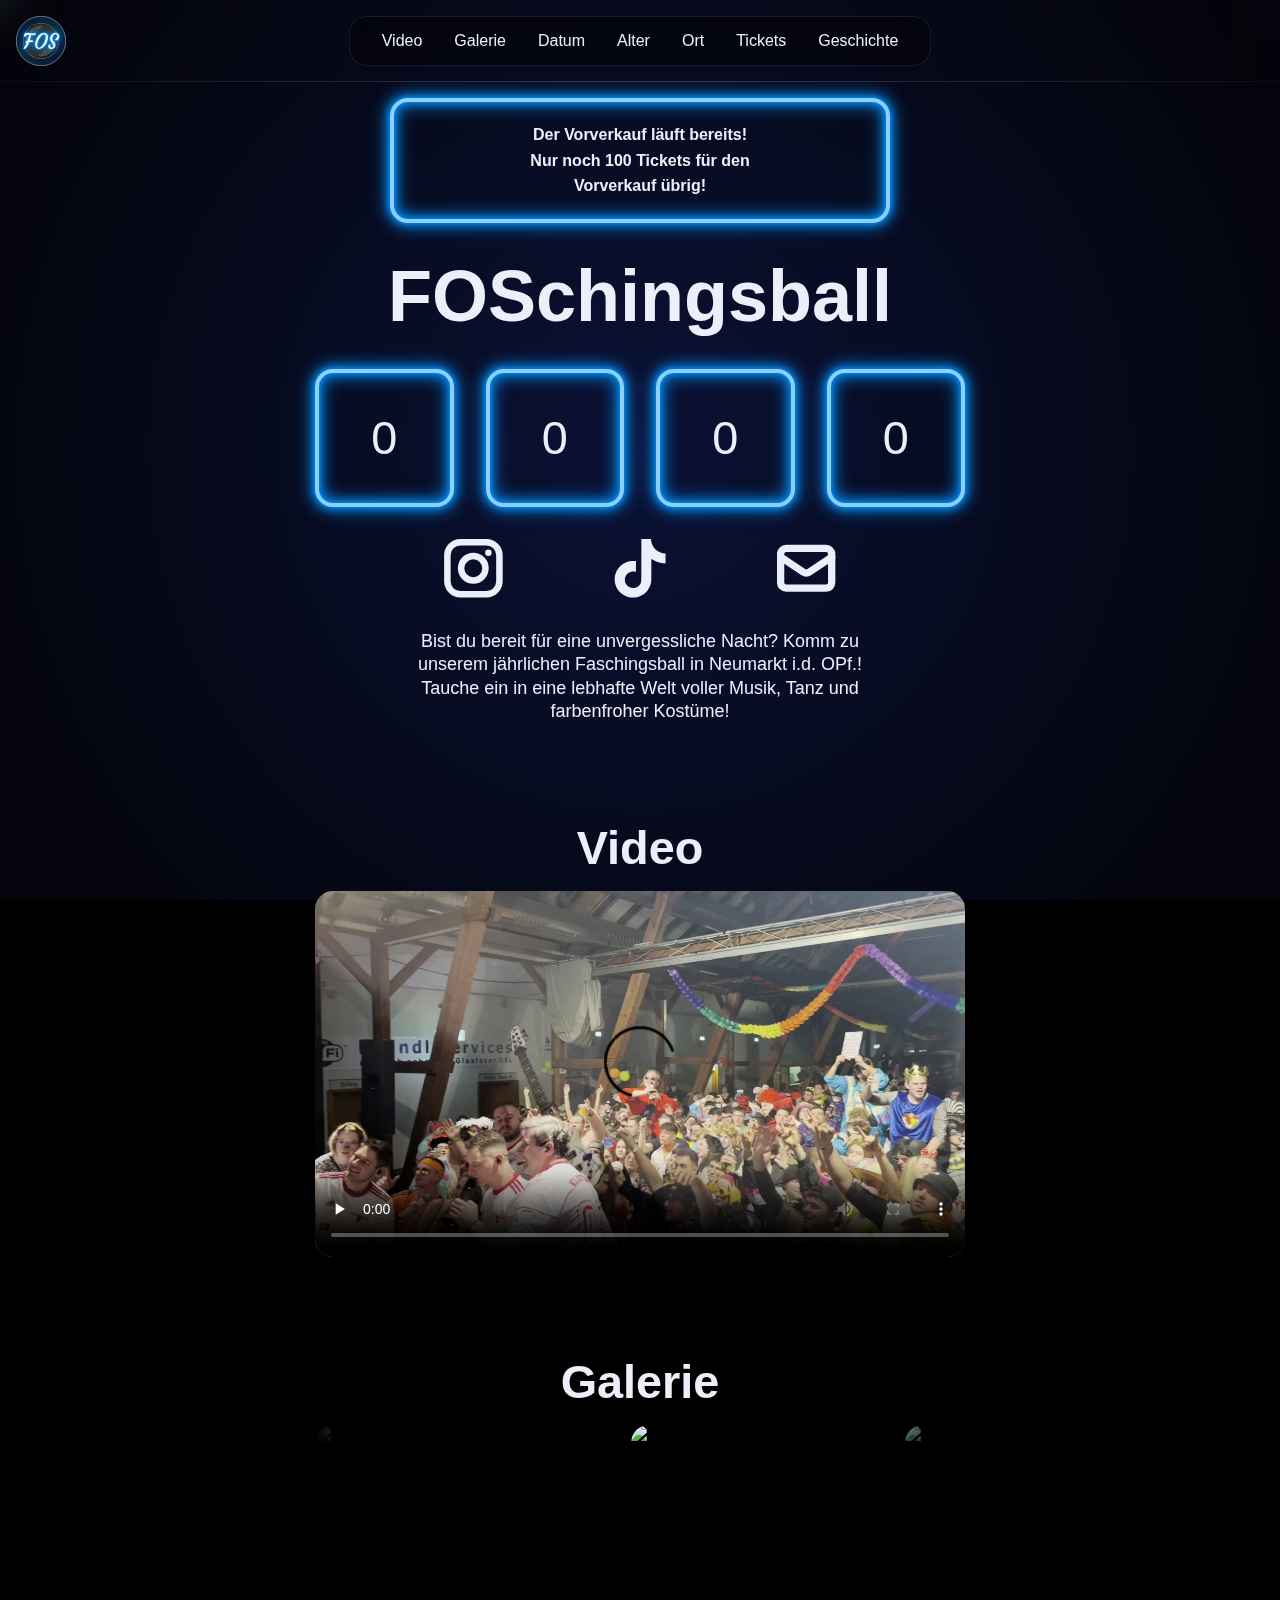
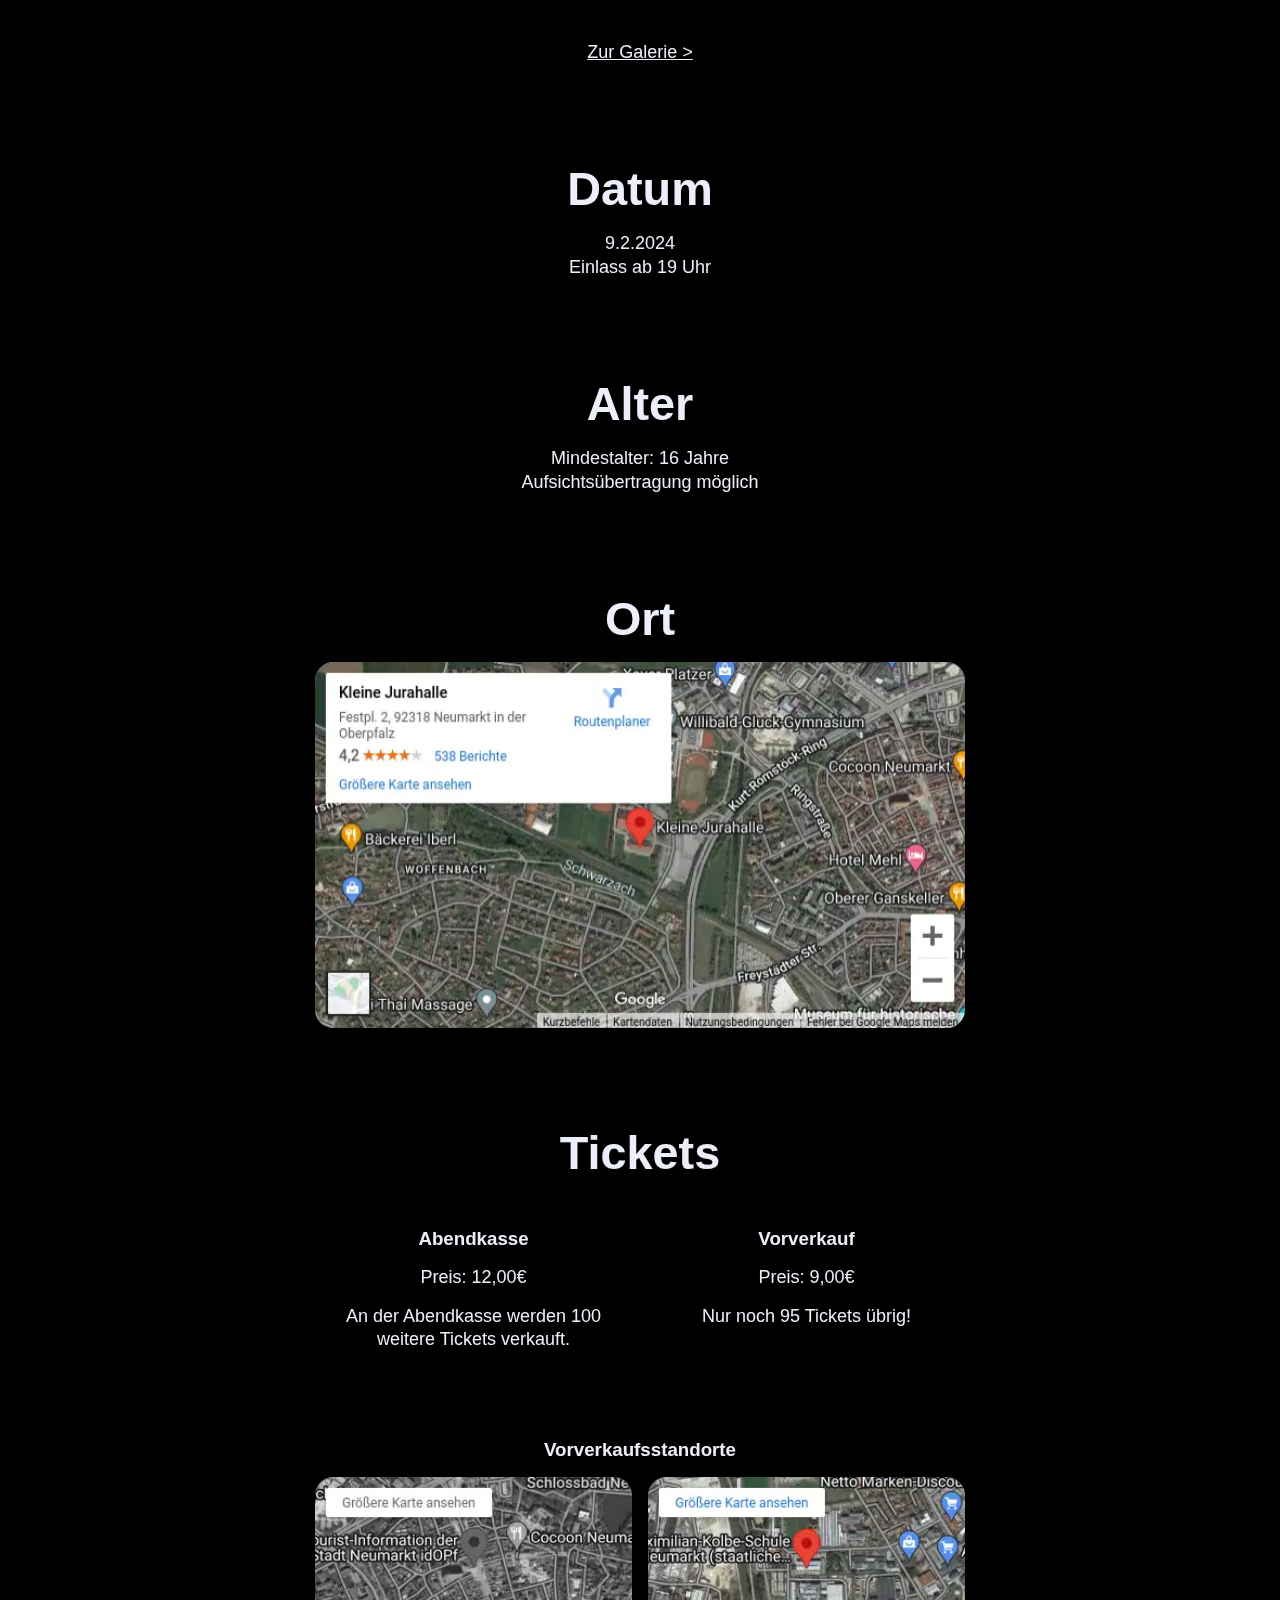
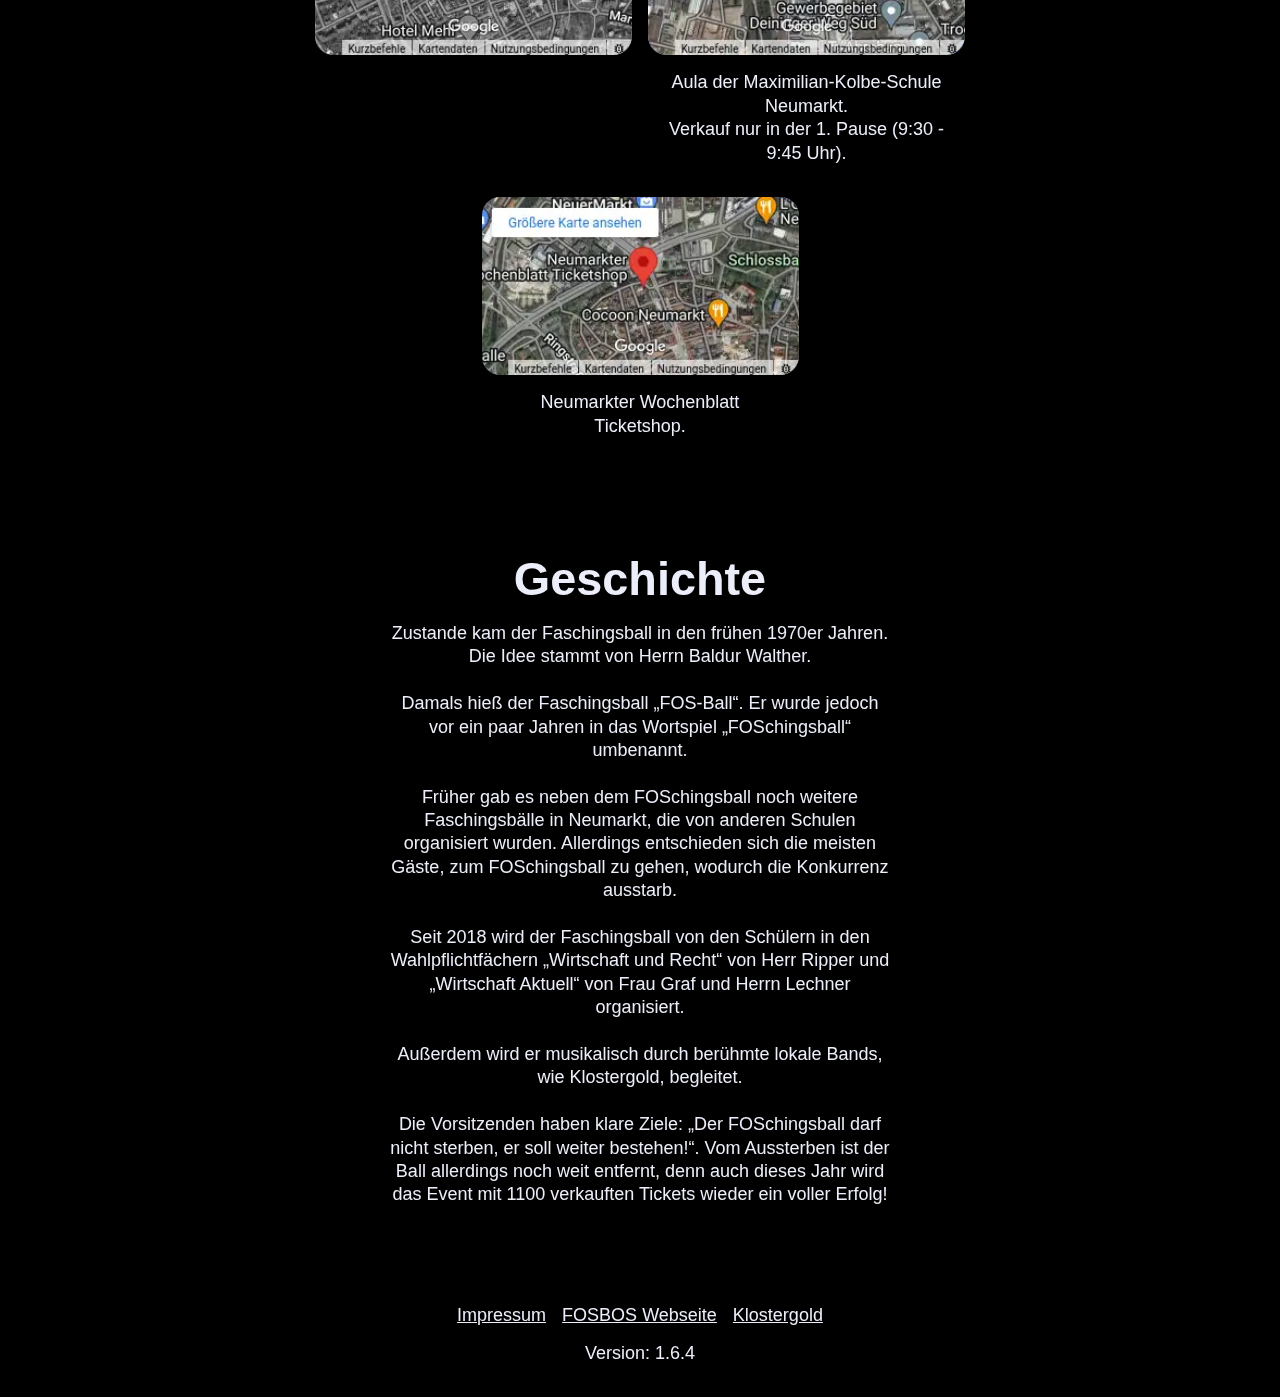
==== commit 6ceafa9c: "Removed all non-final code" ====
--- a/src/index.html
+++ b/src/index.html
@@ -56,13 +56,11 @@
     <div class="nav-links">
         <a href="#video" class="nav-no-narrow">Video</a>
         <a href="#galerie">Galerie</a>
-        <!--a href="#bewertungen" class="nav-no-narrow">Bewertungen</a-->
         <a href="#datum" class="nav-no-wide">Infos</a>
         <a href="#datum" class="nav-no-narrow">Datum</a>
         <a href="#alter" class="nav-no-narrow">Alter</a>
         <a href="#ort" class="nav-no-narrow">Ort</a>
         <a href="#tickets">Tickets</a>
-        <!--a href="#team" class="nav-no-narrow">Team</a-->
         <a href="#geschichte" class="nav-no-narrow">Geschichte</a>
     </div>
 </nav>
@@ -156,26 +154,6 @@
         </div>
     </div>
     <a href="galerie/" class="center">Zur Galerie ></a>
-</section>
-
-<section id="bewertungen">
-    <h2>Bewertungen</h2>
-    <div class="rating-wrapper">
-        <div class="rating-grid">
-            <a class="rating ignore" href="" rel="noopener noreferrer" target="_blank">
-                <p class="rating-text ignore">Wer sich erinnert, war nicht dabei!</p>
-                <p class="rating-source ignore">Tiktok</p>
-            </a>
-            <a class="rating ignore" href="" rel="noopener noreferrer" target="_blank">
-                <p class="rating-text ignore">Wer sich erinnert, war nicht dabei!</p>
-                <p class="rating-source ignore">Tiktok</p>
-            </a>
-            <a class="rating ignore" href="" rel="noopener noreferrer" target="_blank">
-                <p class="rating-text ignore">Wer sich erinnert, war nicht dabei!</p>
-                <p class="rating-source ignore">Tiktok</p>
-            </a>
-        </div>
-    </div>
 </section>
 
 <section id="datum">
@@ -261,22 +239,6 @@
     </div>
 </section>
 
-<section id="team">
-    <h2><label for="team-selector">Team</label></h2>
-    <p class="hidden" id="team-loading-error"></p>
-    <div class="hidden" id="team-selector-wrapper">
-        <select id="team-selector"></select>
-        <svg fill="none" viewBox="0 0 24 24" xmlns="http://www.w3.org/2000/svg">
-            <g stroke-linecap="round" stroke-linejoin="round" stroke-width="1.5"
-               transform="translate(-2,-2.5)">
-                <path d="m19 12-5 5"/>
-                <path d="m9 12 5 5"/>
-            </g>
-        </svg>
-    </div>
-    <div id="member-grid"></div>
-</section>
-
 <section id="geschichte">
     <h2>Geschichte</h2>
     <p>
@@ -294,7 +256,6 @@
         der Ball allerdings noch weit entfernt, denn auch dieses Jahr wird das Event mit 1100 verkauften Tickets wieder
         ein voller Erfolg!
     </p>
-    <a href="geschichte/" class="center">Mehr Informationen ></a>
 </section>
 
 <section id="footer">
@@ -317,7 +278,6 @@
 <script defer src="scripts/base.js"></script>
 <script defer src="home/scripts/countDown.js"></script>
 <script defer src="home/scripts/loadMaps.js"></script>
-<script defer src="home/scripts/loadTeam.js" type="module"></script>
 <script defer src="home/scripts/blinking.js"></script>
 
 </body>
--- a/src/home/style.css
+++ b/src/home/style.css
@@ -143,67 +143,6 @@
     }
 }
 
-/*-------- BEWERTUNGEN --------*/
-
-.rating-wrapper {
-    height: var(--grid-height);
-    width: var(--big-width);
-    margin-inline: auto;
-    -webkit-mask-image: -webkit-linear-gradient(to right, transparent, black 25%, black 75%, transparent);
-    mask-image: linear-gradient(to right, transparent, black 20%, black 80%, transparent);
-    overflow-x: scroll;
-    padding-block: var(--mNormal);
-}
-
-.rating-grid {
-    padding-inline: 10%;
-    display: flex;
-    height: 100%;
-    width: max-content;
-    gap: var(--mNormal);
-}
-
-.rating {
-    position: relative;
-    display: flex;
-    flex-direction: column;
-    padding: var(--mNormal);
-    height: 100%;
-    aspect-ratio: 1.25;
-    text-decoration: none;
-    color: var(--text);
-    transition: color var(--transition-time) linear;
-}
-
-.rating:hover {
-    color: var(--text-gray);
-}
-
-.rating::before {
-    content: "";
-    position: absolute;
-    top: 0;
-    left: 0;
-    width: 100%;
-    height: 100%;
-    border-radius: var(--border-radius);
-    border: solid 4px var(--glowbase);
-    filter: var(--glow);
-}
-
-.rating-text {
-    margin-block: auto;
-    text-align: center;
-    line-height: 1.3;
-    font-size: var(--normal);
-}
-
-.rating-source {
-    font-style: italic;
-    margin-inline: auto;
-    font-size: 0.95rem;
-}
-
 /*-------- ORT --------*/
 
 .main-map-wrapper {
@@ -261,7 +200,7 @@
 }
 
 .sold-out > div {
-    border: 1px var(--text-red) solid;
+    border: 2px var(--text-red) solid;
 }
 
 .sold-out > div > * {
@@ -299,95 +238,6 @@
 
 .vorverkaufsort > p {
     margin: var(--mNormal) 0;
-}
-
-/*-------- TEAM --------*/
-
-#team-loading-error {
-    color: var(--text-red);
-}
-
-/*---- SELECT ----*/
-
-#team-selector-wrapper {
-    margin-inline: auto;
-    position: relative;
-}
-
-#team-selector-wrapper > svg {
-    position: absolute;
-    top: 0;
-    right: 0;
-    height: 100%;
-    padding: 4px var(--mNormal) 0 0;
-    pointer-events: none;
-    width: 40px;
-}
-
-#team-selector-wrapper > svg > g {
-    stroke: var(--text);
-    transition: stroke var(--transition-time) linear;
-}
-
-#team-selector {
-    color: var(--text);
-    padding: var(--mNormal) calc(var(--mNormal) * 0.5 + 40px) var(--mNormal) var(--mNormal);
-    border-radius: var(--border-radius);
-    background-color: var(--background);
-    border: var(--border);
-    appearance: none;
-    -webkit-appearance: none;
-    transition: color var(--transition-time) linear;
-    font-size: 1rem;
-}
-
-#team-selector-wrapper:hover > select {
-    color: var(--text-gray);
-}
-
-#team-selector-wrapper:hover > svg > g {
-    stroke: var(--text-gray);
-}
-
-#team-selector > option {
-    background: var(--background);
-}
-
-/*---- LIST ----*/
-
-#member-grid {
-    display: flex;
-    flex-wrap: wrap;
-    justify-content: center;
-    gap: var(--mNormal);
-    margin-inline: auto;
-    width: var(--big-width);
-}
-
-#member-grid > a {
-    width: 120px;
-    text-decoration: none;
-}
-
-#member-grid > a > img {
-    display: block;
-    border-radius: var(--border-radius);
-    width: 100%;
-    aspect-ratio: 1;
-    object-fit: cover;
-    overflow: hidden;
-}
-
-#member-grid > a > p {
-    margin: var(--mNormal) 0;
-    color: var(--text);
-    width: 100%;
-    text-align: center;
-    transition: color var(--transition-time) linear;
-}
-
-#member-grid > a:hover > p {
-    color: var(--text-gray);
 }
 
 /*----*/
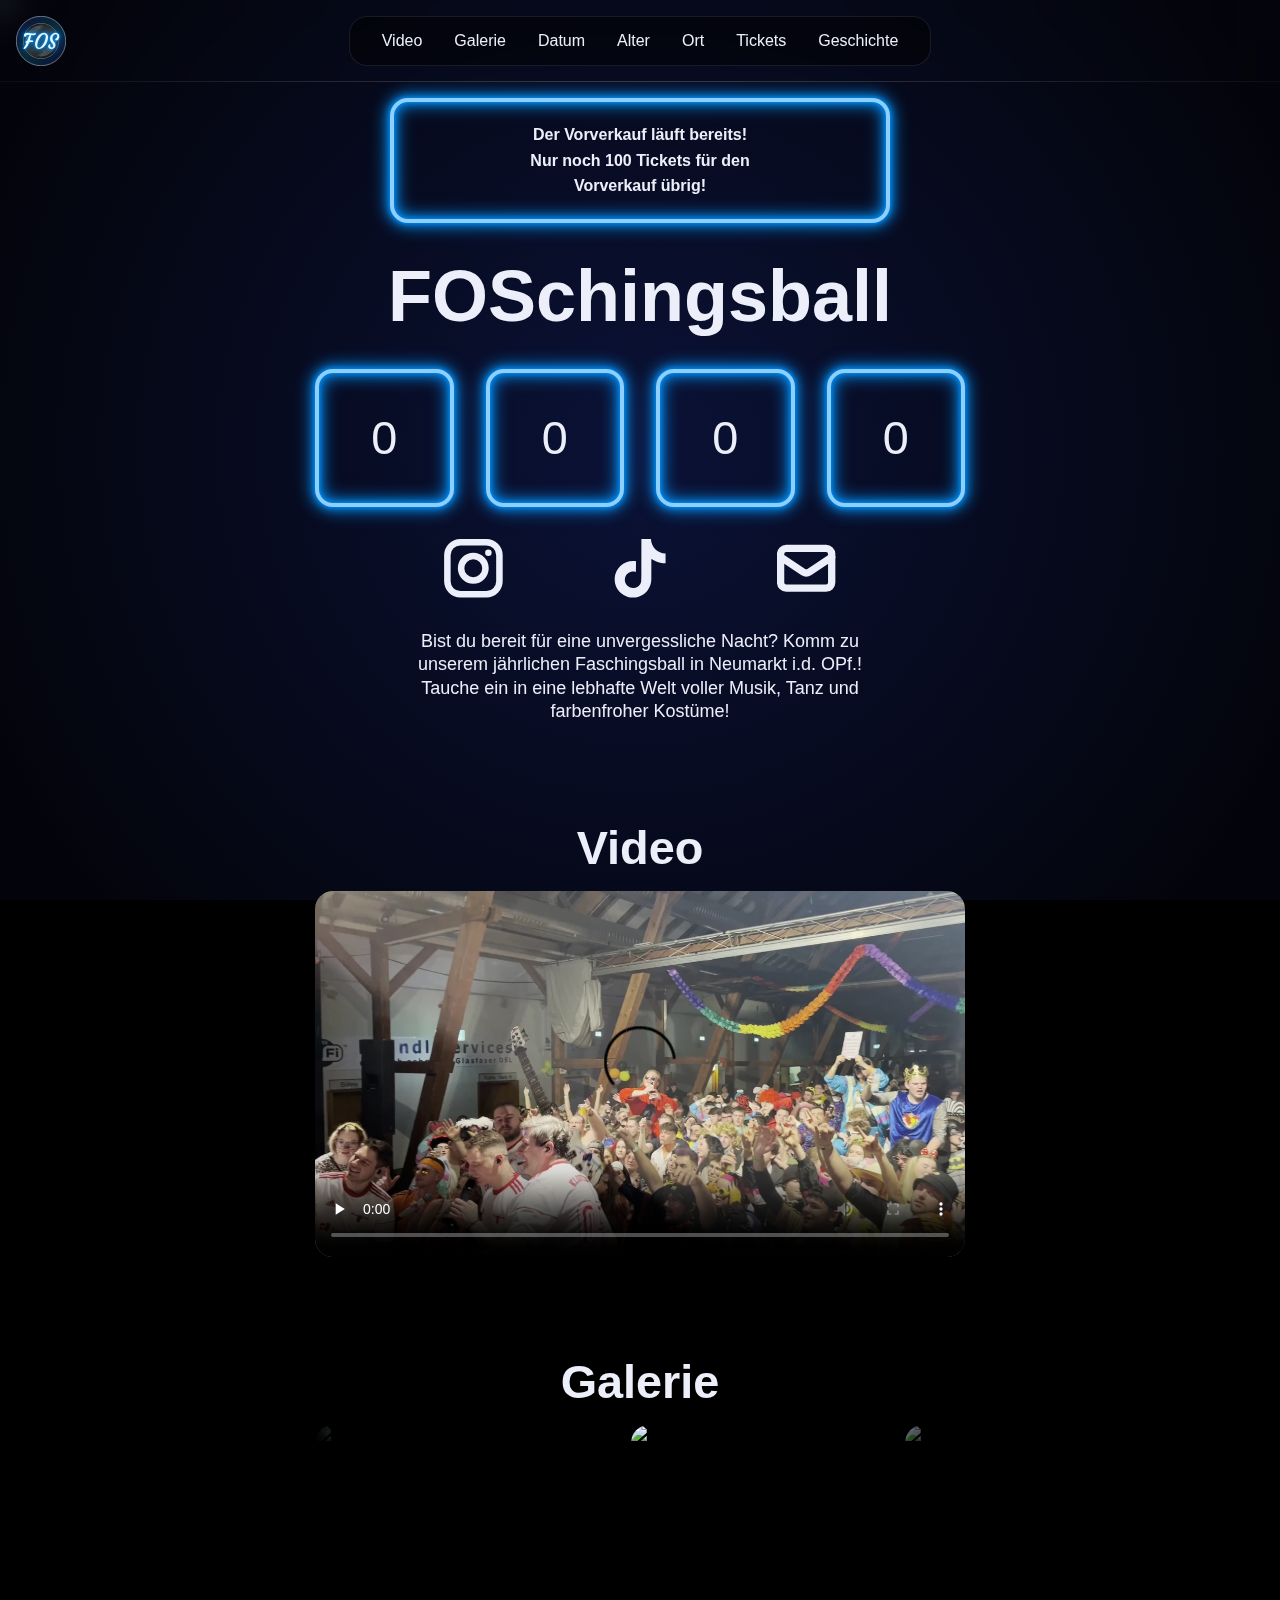
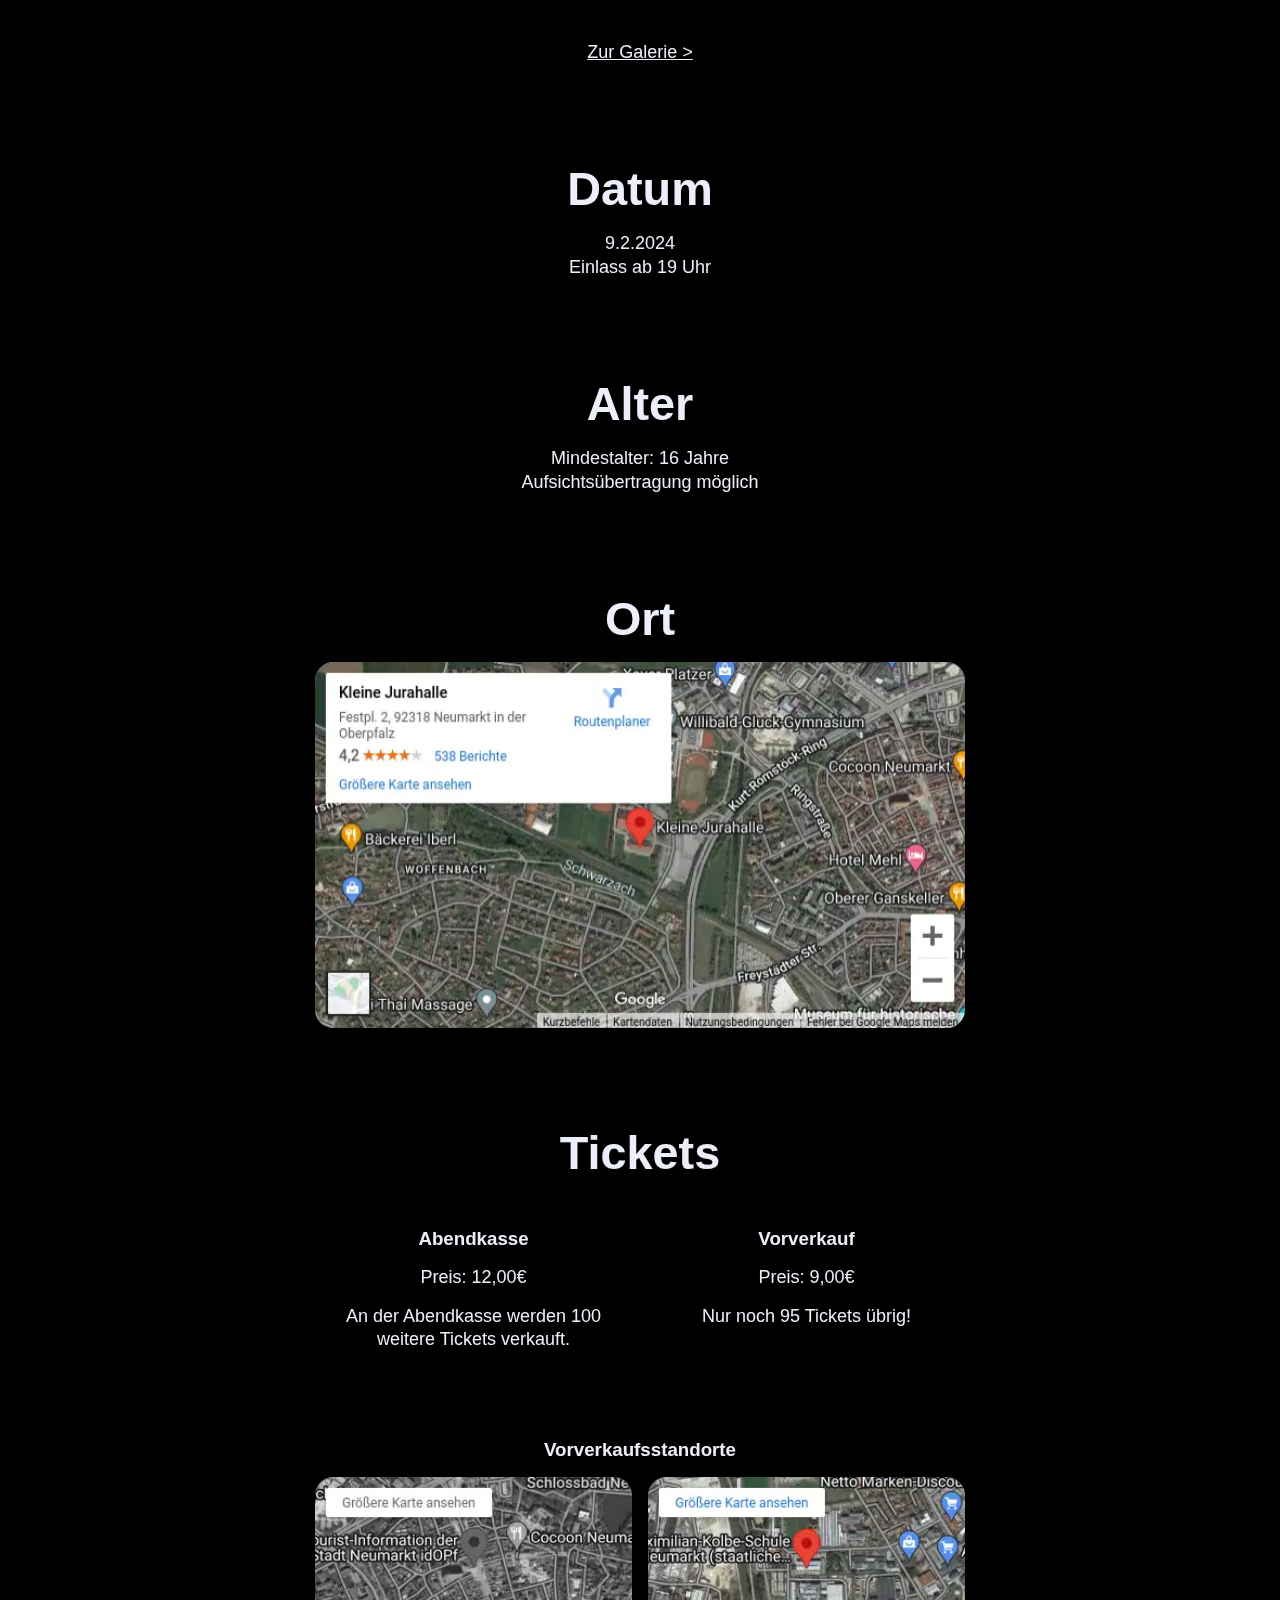
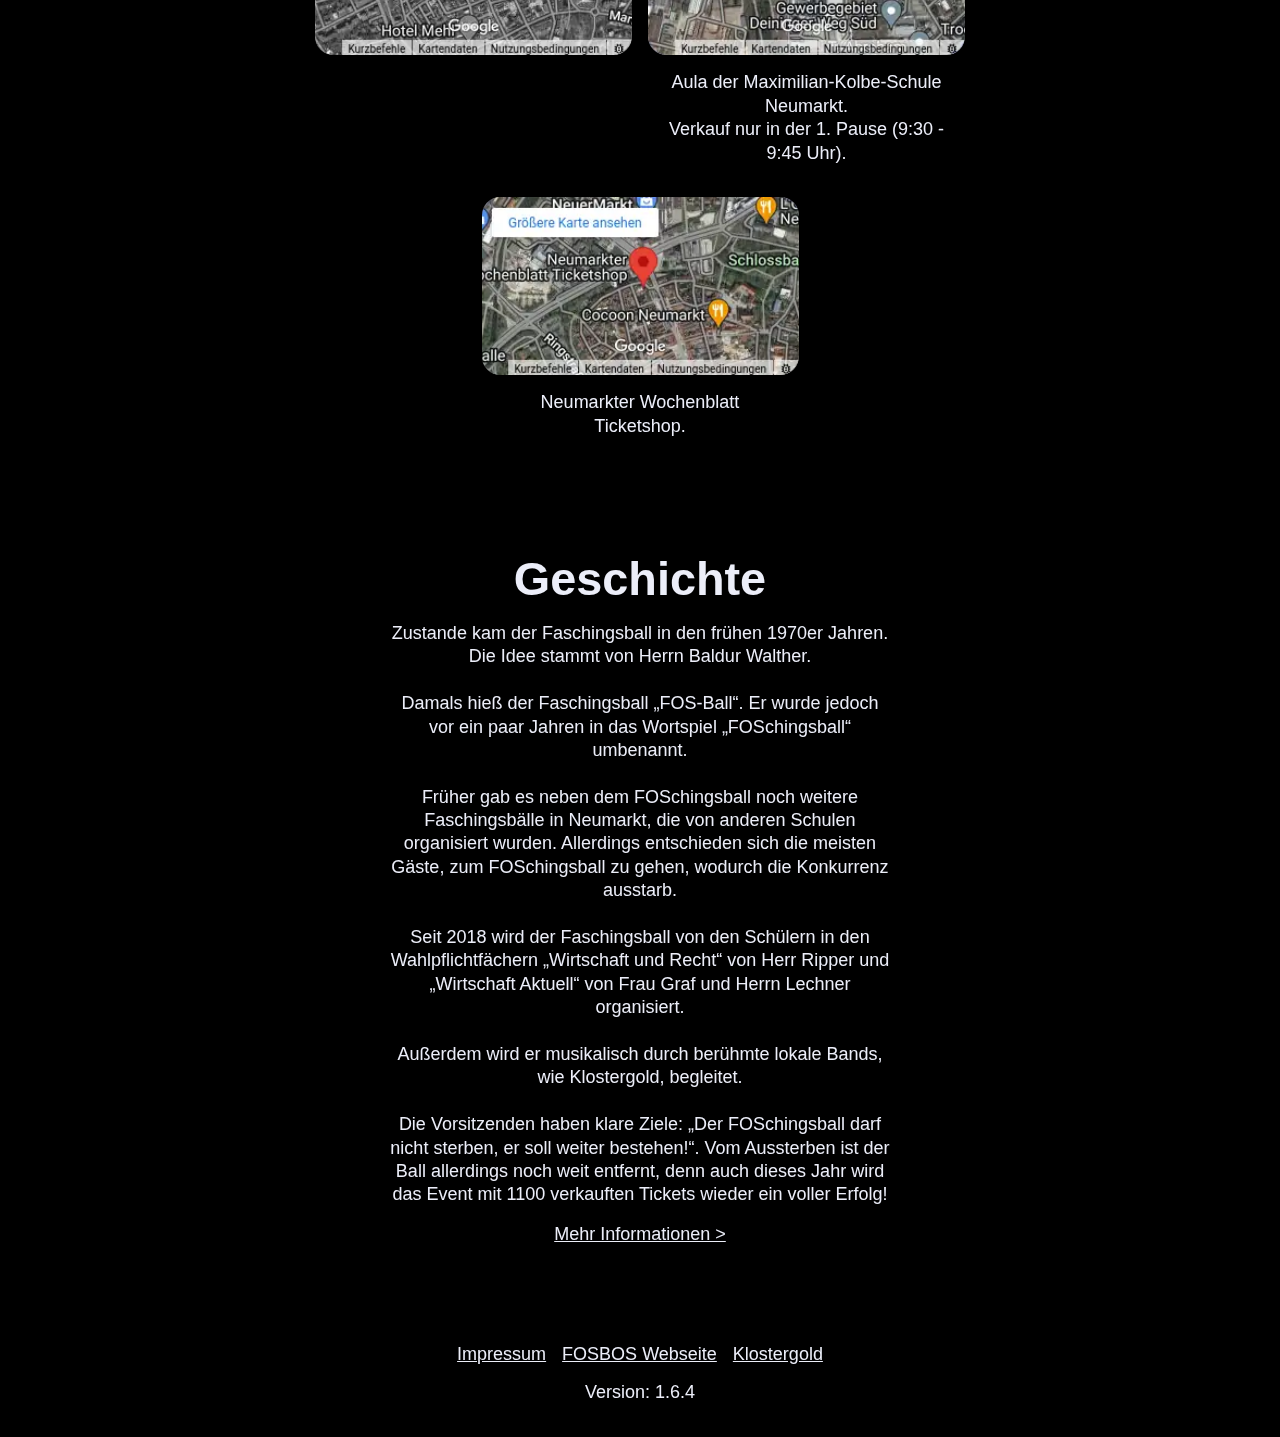
==== commit ab0ca751: "Added history section code" ====
--- a/src/index.html
+++ b/src/index.html
@@ -256,6 +256,7 @@
         der Ball allerdings noch weit entfernt, denn auch dieses Jahr wird das Event mit 1100 verkauften Tickets wieder
         ein voller Erfolg!
     </p>
+    <a href="geschichte/" class="center">Mehr Informationen ></a>
 </section>
 
 <section id="footer">
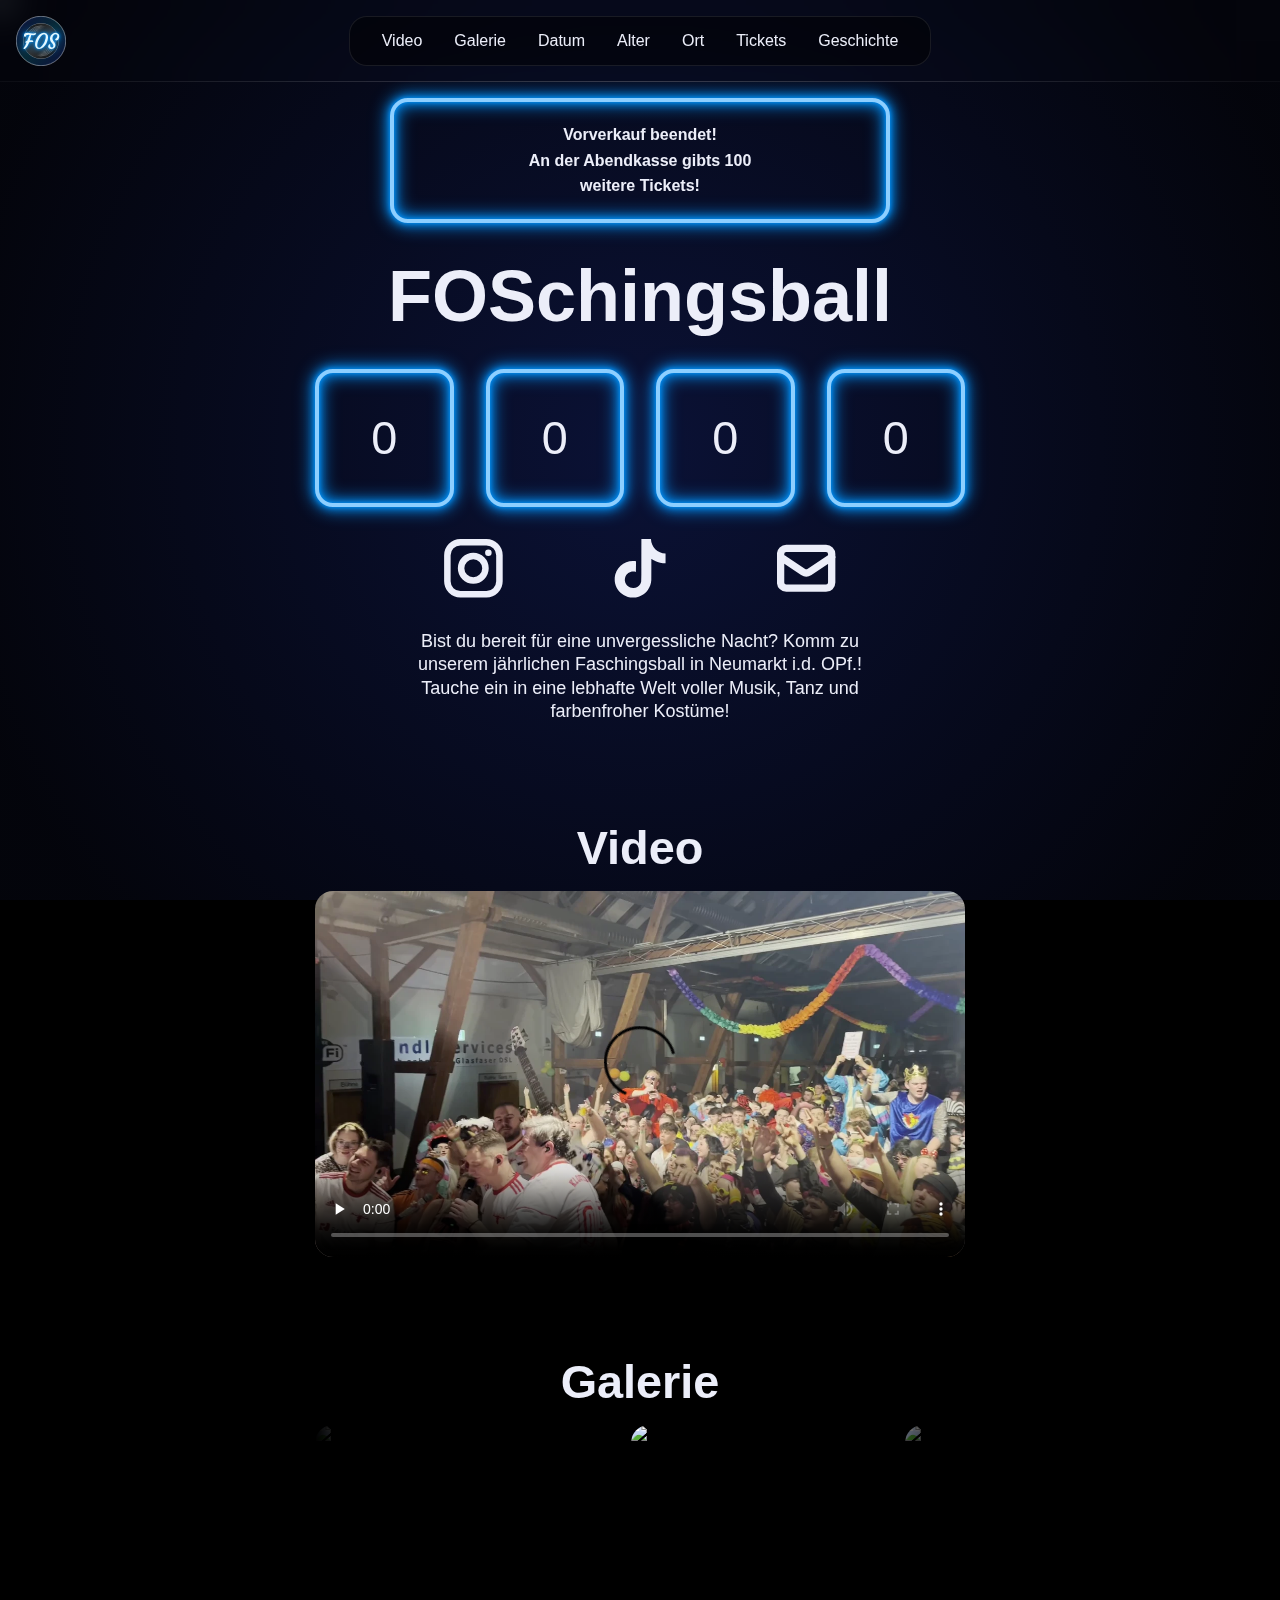
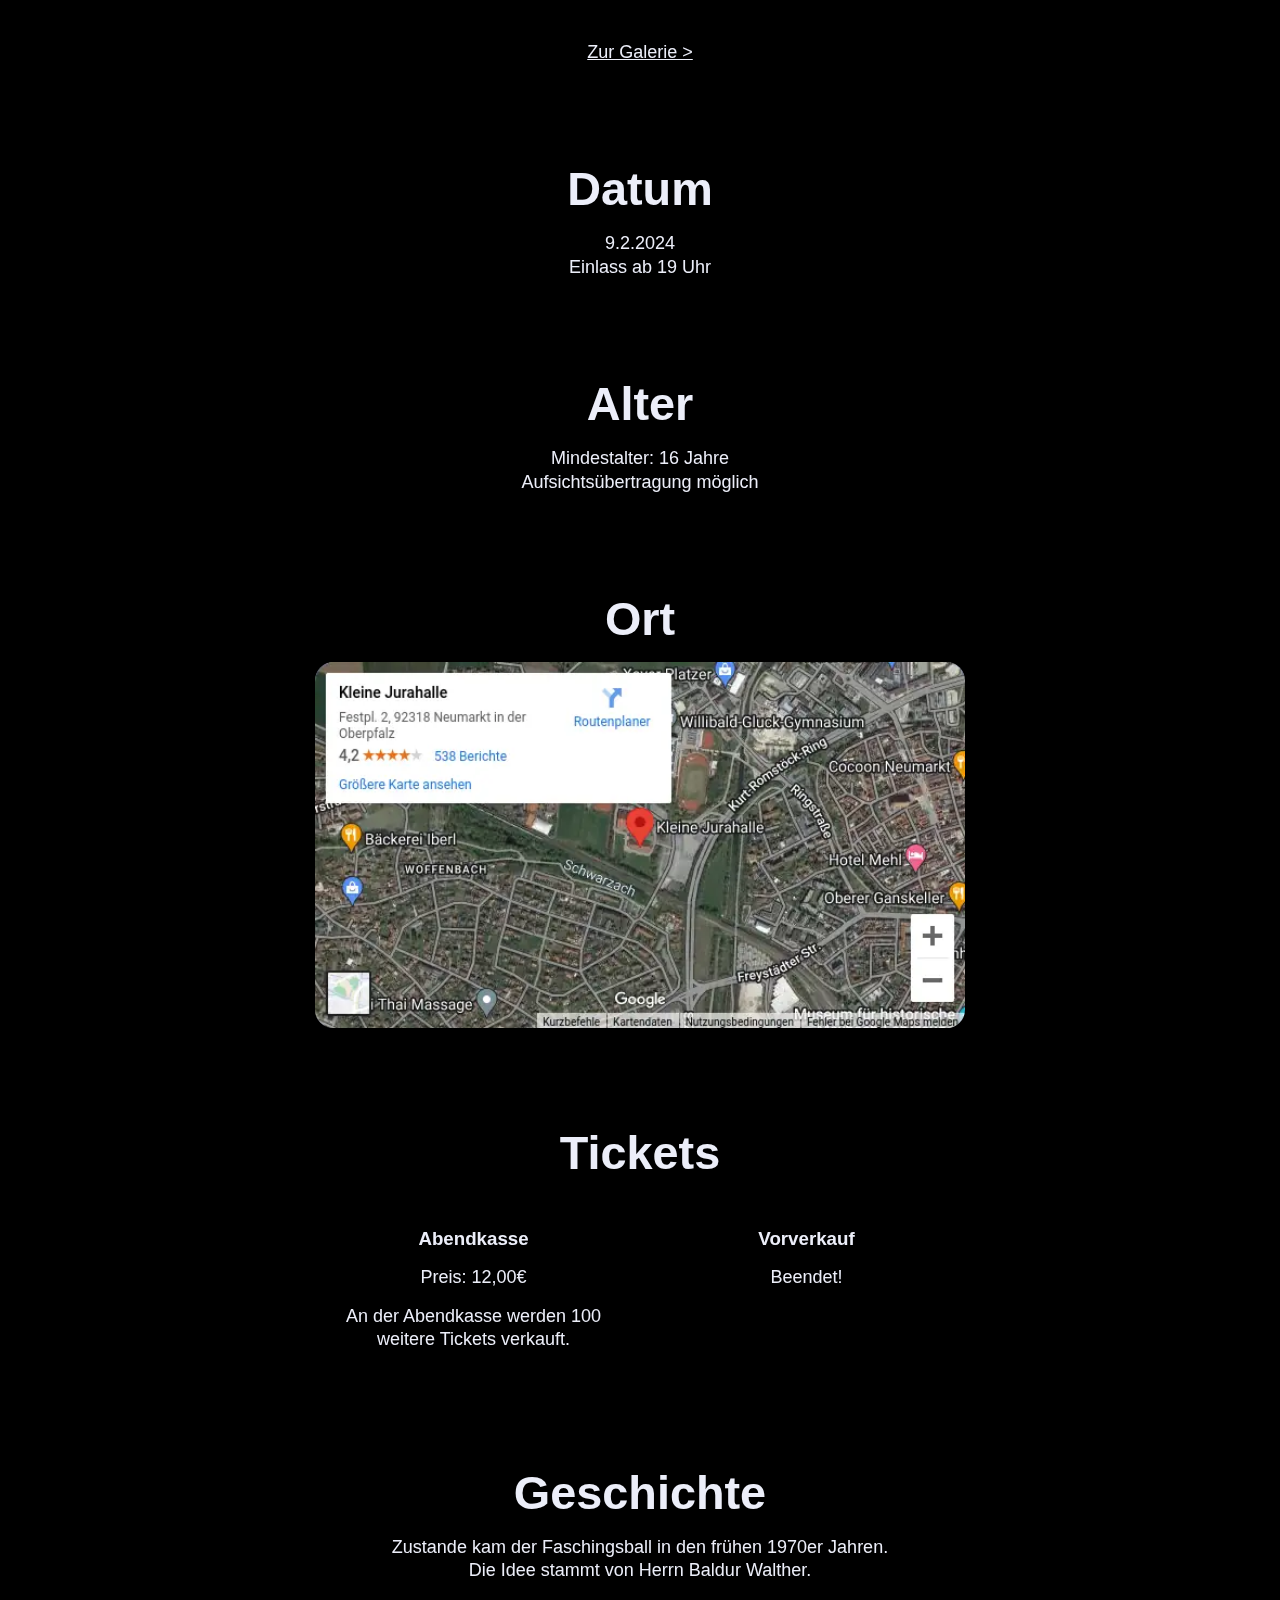
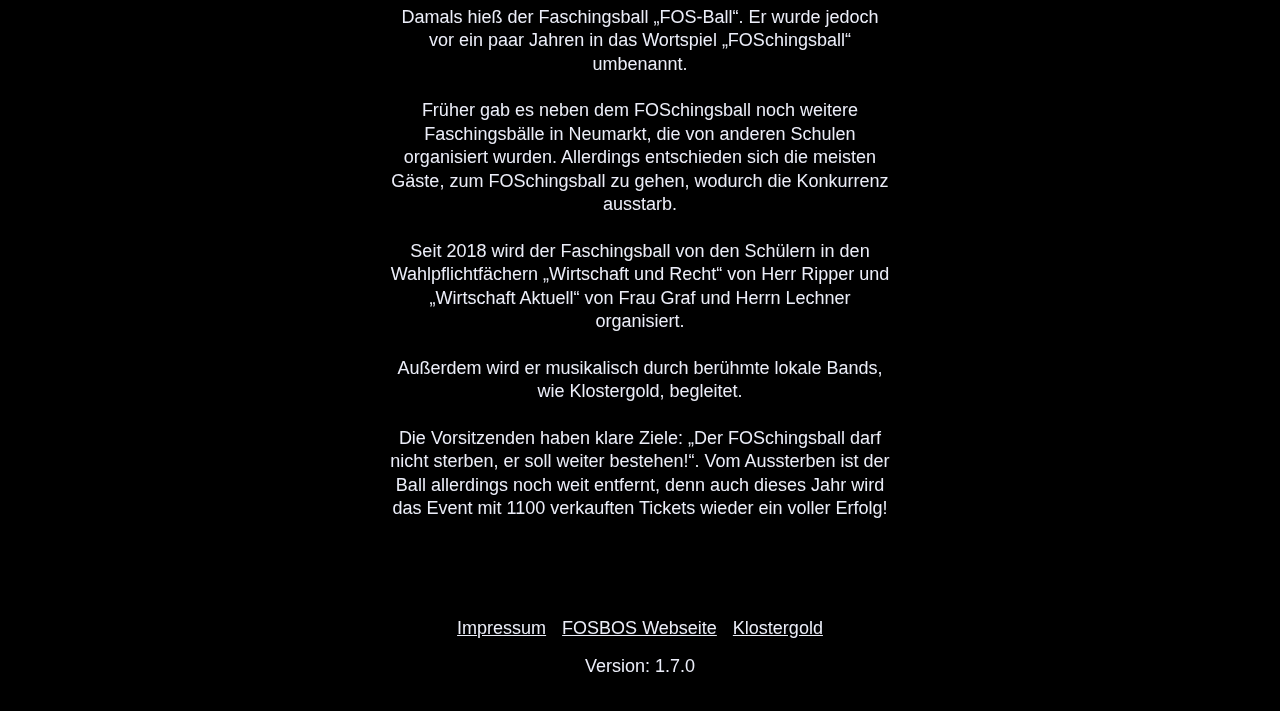
==== commit 970a9f2e: "removed presale stuff because presale period is over" ====
--- a/src/index.html
+++ b/src/index.html
@@ -67,8 +67,8 @@
 
 <section id="hero">
     <a href="#tickets" class="vk-banner ignore">
-        Der Vorverkauf läuft bereits!<br>
-        Nur noch 100 Tickets für den<br>Vorverkauf übrig!
+         Vorverkauf beendet!<br>
+         An der Abendkasse gibts 100<br>weitere Tickets!
     </a>
 
     <h1>FOSchingsball</h1>
@@ -192,49 +192,7 @@
         </div>
         <div>
             <h3>Vorverkauf</h3>
-            <p>Preis: 9,00€</p>
-            <p>Nur noch 95 Tickets übrig!</p>
-        </div>
-    </div>
-    <p id="vorverkauf-warning">
-        Der Vorverkauf läuft bereits!
-    </p>
-    <h3>Vorverkaufsstandorte</h3>
-    <div class="vorverkaufsorte-grid">
-        <div class="vorverkaufsort sold-out">
-            <div class="lazy-map"
-                 data-src="https://google.com/maps/embed?pb=!1m18!1m12!1m3!1d2416.402896822465!2d11.458414800000002!3d49.2801596!2m3!1f0!2f0!3f0!3m2!1i1024!2i768!4f13.1!3m3!1m2!1s0x479f644ceb39721d%3A0xeaafbcd9beddf099!2sTourist-Information%20der%20Stadt%20Neumarkt%20i.d.OPf.!5e1!3m2!1sde!2sde!4v1704888698803!5m2!1sde!2sde"
-                 data-title="Tourist-Information der Stadt Neumarkt i.d.OPf.">
-                <img class="fallback-image" src="home/map-placeholders/tourist-map-placeholder.webp" loading="lazy"
-                     alt="Ersatzbild für die Tourist Information Neumarkt Karte"/>
-            </div>
-            <p>
-                <span>AUSVERKAUFT</span><br>
-                Tourist-Information der Stadt Neumarkt i.d.OPf.
-            </p>
-        </div>
-        <div class="vorverkaufsort">
-            <div class="lazy-map"
-                 data-src="https://google.com/maps/embed?pb=!1m18!1m12!1m3!1d2417.240409585188!2d11.469261899999998!3d49.2630645!2m3!1f0!2f0!3f0!3m2!1i1024!2i768!4f13.1!3m3!1m2!1s0x479f6fde07078387%3A0x608baab947ae1d4d!2sMaximilian-Kolbe-Schule%20Neumarkt%20(staatliche%20FOS%2FBOS)!5e1!3m2!1sde!2sde!4v1704888746853!5m2!1sde!2sde"
-                 data-title="Maximilian-Kolbe-Schule Neumarkt i.d.OPf.">
-                <img class="fallback-image" src="home/map-placeholders/fos-map-placeholder.webp" loading="lazy"
-                     alt="Ersatzbild für die FOS Karte"/>
-            </div>
-            <p>
-                Aula der Maximilian-Kolbe-Schule Neumarkt.<br>
-                Verkauf nur in der 1. Pause (9:30 - 9:45 Uhr).
-            </p>
-        </div>
-        <div class="vorverkaufsort">
-            <div class="lazy-map"
-                 data-src="https://google.com/maps/embed?pb=!1m18!1m12!1m3!1d2416.3311340229598!2d11.457017700000002!3d49.2816242!2m3!1f0!2f0!3f0!3m2!1i1024!2i768!4f13.1!3m3!1m2!1s0x479f6ff3d5d0619b%3A0xf7c1ae408d4dfebd!2sNeumarkter%20Wochenblatt%20Ticketshop!5e1!3m2!1sde!2sde!4v1706030558511!5m2!1sde!2sde"
-                 data-title="Neumarkter Wochenblatt Ticketshop">
-                <img class="fallback-image" src="home/map-placeholders/ticket-map-placeholder.webp" loading="lazy"
-                     alt="Ersatzbild für die Neumarkter Wochenblatt Ticketshop Karte"/>
-            </div>
-            <p>
-                Neumarkter Wochenblatt Ticketshop.
-            </p>
+            <p>Beendet!</p>
         </div>
     </div>
 </section>
@@ -256,7 +214,6 @@
         der Ball allerdings noch weit entfernt, denn auch dieses Jahr wird das Event mit 1100 verkauften Tickets wieder
         ein voller Erfolg!
     </p>
-    <a href="geschichte/" class="center">Mehr Informationen ></a>
 </section>
 
 <section id="footer">
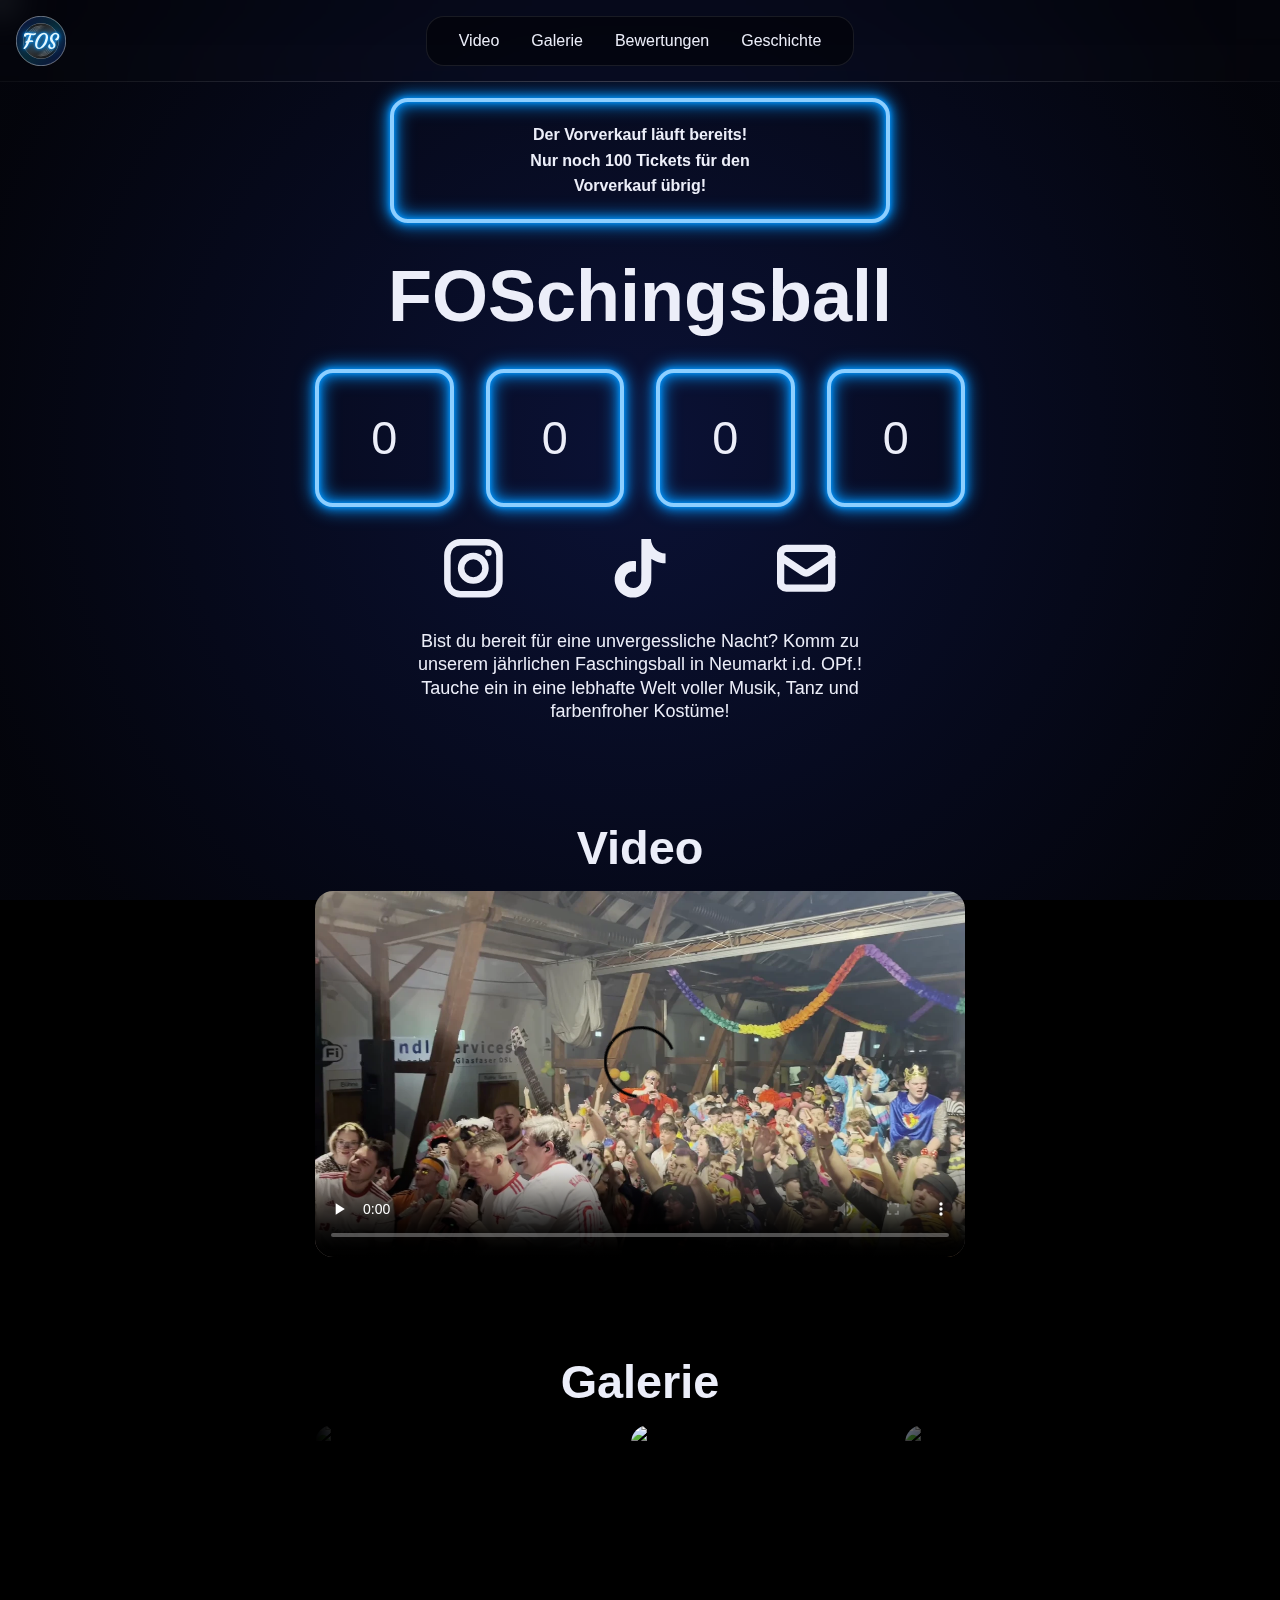
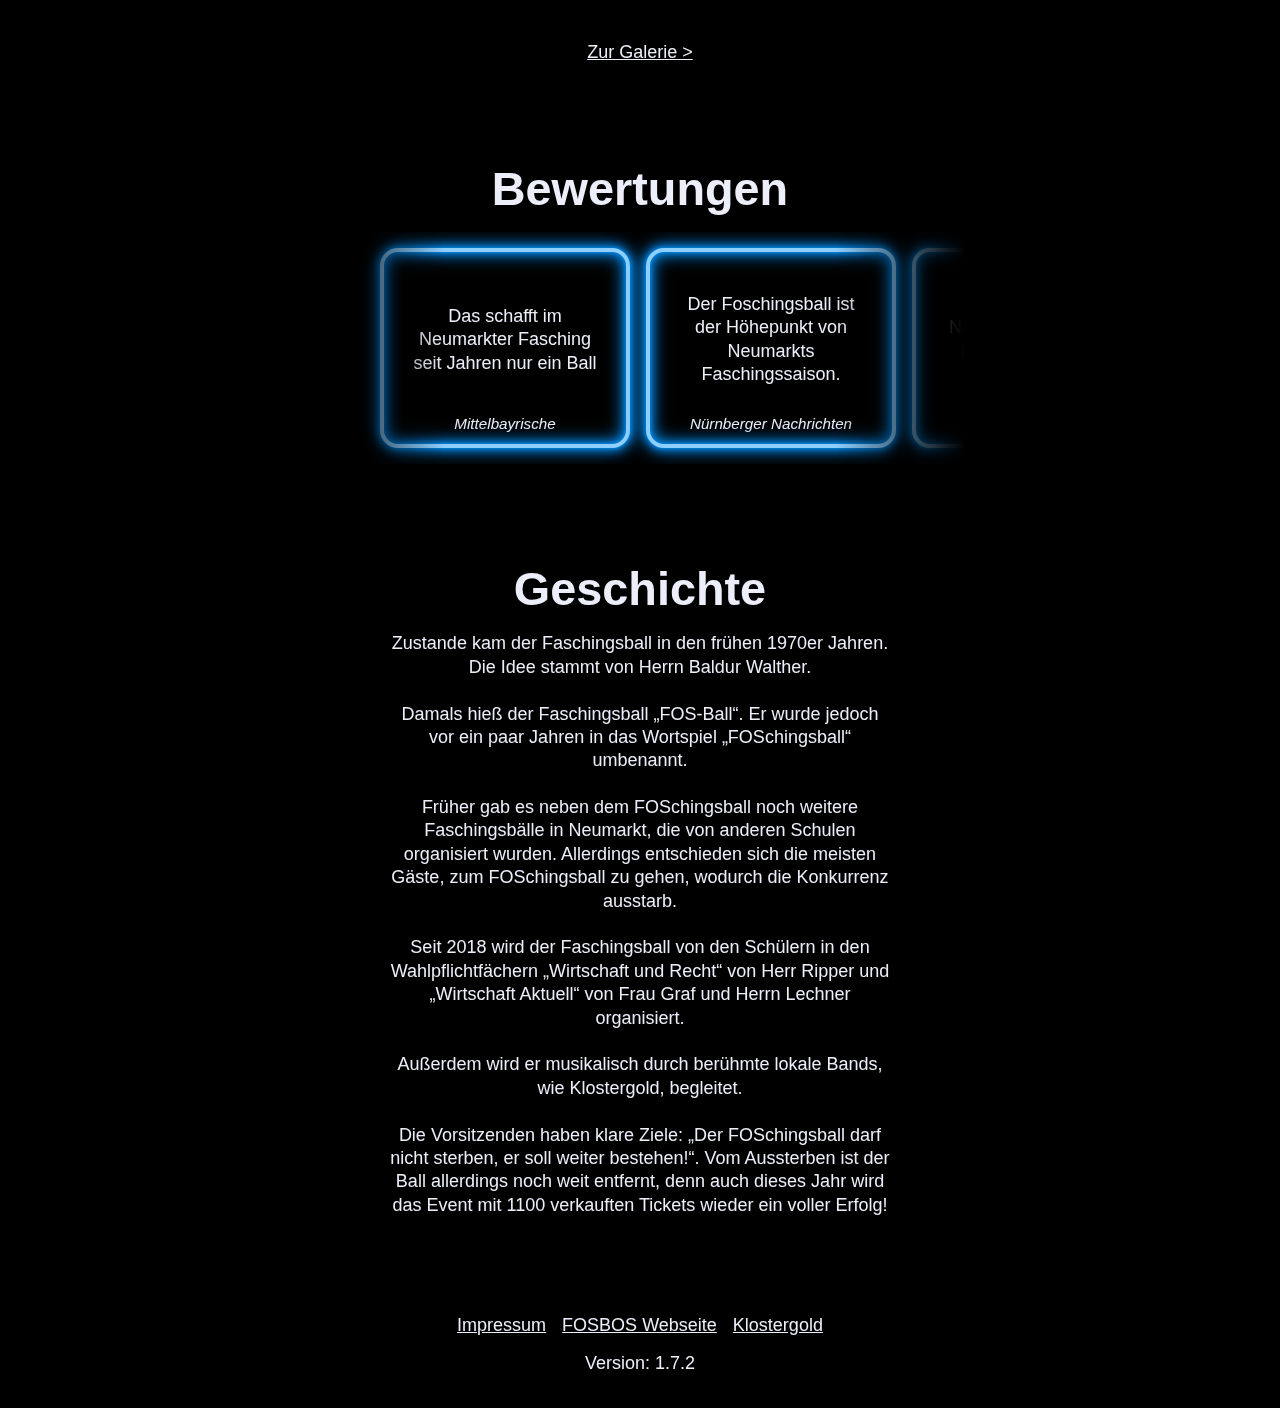
==== commit 71263c39: "resolved merge conflicts" ====
--- a/src/index.html
+++ b/src/index.html
@@ -56,19 +56,20 @@
     <div class="nav-links">
         <a href="#video" class="nav-no-narrow">Video</a>
         <a href="#galerie">Galerie</a>
-        <a href="#datum" class="nav-no-wide">Infos</a>
-        <a href="#datum" class="nav-no-narrow">Datum</a>
-        <a href="#alter" class="nav-no-narrow">Alter</a>
-        <a href="#ort" class="nav-no-narrow">Ort</a>
-        <a href="#tickets">Tickets</a>
+        <a href="#bewertungen" class="nav-no-narrow">Bewertungen</a>
+        <!--a href="#datum" class="nav-no-wide">Infos</a-->
+        <!--a href="#datum" class="nav-no-narrow">Datum</a-->
+        <!--a href="#alter" class="nav-no-narrow">Alter</a-->
+        <!--a href="#ort" class="nav-no-narrow">Ort</a-->
+        <!--a href="#tickets">Tickets</a-->
         <a href="#geschichte" class="nav-no-narrow">Geschichte</a>
     </div>
 </nav>
 
 <section id="hero">
     <a href="#tickets" class="vk-banner ignore">
-         Vorverkauf beendet!<br>
-         An der Abendkasse gibts 100<br>weitere Tickets!
+        Der Vorverkauf läuft bereits!<br>
+        Nur noch 100 Tickets für den<br>Vorverkauf übrig!
     </a>
 
     <h1>FOSchingsball</h1>
@@ -156,23 +157,52 @@
     <a href="galerie/" class="center">Zur Galerie ></a>
 </section>
 
-<section id="datum">
+<section id="bewertungen">
+    <h2>Bewertungen</h2>
+    <div class="rating-wrapper">
+        <div class="rating-grid">
+            <a class="rating ignore" href="https://www.mittelbayerische.de/lokales/landkreis-neumarkt/fos-bos-ball-in-neumarkt-war-bei-den-narren-wieder-sehr-beliebt-15414539" rel="noopener noreferrer" target="_blank">
+                <p class="rating-text ignore">Das schafft im Neumarkter Fasching seit Jahren nur ein Ball</p>
+                <p class="rating-source ignore">Mittelbayrische</p>
+            </a>
+            <a class="rating ignore" href="https://www.nn.de/region/neumarkt/in-der-neumarkter-jurahalle-ging-es-rund-das-sind-die-bilder-vom-foschingsball-2024-1.14036531" rel="noopener noreferrer" target="_blank">
+                <p class="rating-text ignore">Der Foschingsball ist der Höhepunkt von Neumarkts Faschingssaison.</p>
+                <p class="rating-source ignore">Nürnberger Nachrichten</p>
+            </a>
+            <a class="rating ignore" href="https://www.mittelbayerische.de/lokales/landkreis-neumarkt/fos-bos-ball-in-neumarkt-war-bei-den-narren-wieder-sehr-beliebt-15414539" rel="noopener noreferrer" target="_blank">
+                <p class="rating-text ignore">FOS/BOS-Ball in Neumarkt war bei den Narren wieder sehr beliebt</p>
+                <p class="rating-source ignore">Mittelbayrische</p>
+            </a>
+            <a class="rating ignore" href="https://www.nn.de/region/neumarkt/foschingsball-2023-war-ein-voller-erfolg-so-feierte-die-partymeute-in-der-neumarkter-jurahalle-1.13004062" rel="noopener noreferrer" target="_blank">
+                <p class="rating-text ignore">Mit über 1100 Gästen herrschte in der Jurahalle die pure Partystimmung.</p>
+                <p class="rating-source ignore">Nürnberger Nachrichten</p>
+            </a>
+            <a class="rating ignore" href="https://www.mittelbayerische.de/lokales/landkreis-neumarkt/fos-bos-ball-in-neumarkt-war-bei-den-narren-wieder-sehr-beliebt-15414539" rel="noopener noreferrer" target="_blank">
+                <p class="rating-text ignore">Schon lange Platz eins in der Gunst der Besucher des FOS-Balls hat die Band „Klostergold“ sicher.</p>
+                <p class="rating-source ignore">Mittelbayrische</p>
+            </a>
+            
+        </div>
+    </div>
+</section>
+
+<!--section id="datum">
     <h2>Datum</h2>
     <p>
         9.2.2024<br>
         Einlass ab 19 Uhr
     </p>
-</section>
-
-<section id="alter">
+</section-->
+
+<!--section id="alter">
     <h2>Alter</h2>
     <p>
         Mindestalter: 16 Jahre<br>
         Aufsichtsübertragung möglich
     </p>
-</section>
-
-<section id="ort">
+</section-->
+
+<!--section id="ort">
     <h2>Ort</h2>
     <div class="main-map-wrapper lazy-map"
          data-src="https://google.com/maps/embed?pb=!1m14!1m8!1m3!1d4832.9351070544835!2d11.447261!3d49.27884!3m2!1i1024!2i768!4f13.1!3m3!1m2!1s0x479f6f8e884c5485%3A0x20da06e2e28e49a3!2sKleine%20Jurahalle!5e1!3m2!1sde!2sde!4v1702989223575!5m2!1sde!2sde"
@@ -180,9 +210,9 @@
         <img class="fallback-image" src="home/map-placeholders/main-map-placeholder.webp" loading="lazy"
              alt="Ersatzbild für die Hauptkarte"/>
     </div>
-</section>
-
-<section id="tickets">
+</section-->
+
+<!--section id="tickets">
     <h2>Tickets</h2>
     <div class="tickets-info">
         <div>
@@ -192,10 +222,52 @@
         </div>
         <div>
             <h3>Vorverkauf</h3>
-            <p>Beendet!</p>
-        </div>
-    </div>
-</section>
+            <p>Preis: 9,00€</p>
+            <p>Nur noch 95 Tickets übrig!</p>
+        </div>
+    </div>
+    <p id="vorverkauf-warning">
+        Der Vorverkauf läuft bereits!
+    </p>
+    <h3>Vorverkaufsstandorte</h3>
+    <div class="vorverkaufsorte-grid">
+        <div class="vorverkaufsort sold-out">
+            <div class="lazy-map"
+                 data-src="https://google.com/maps/embed?pb=!1m18!1m12!1m3!1d2416.402896822465!2d11.458414800000002!3d49.2801596!2m3!1f0!2f0!3f0!3m2!1i1024!2i768!4f13.1!3m3!1m2!1s0x479f644ceb39721d%3A0xeaafbcd9beddf099!2sTourist-Information%20der%20Stadt%20Neumarkt%20i.d.OPf.!5e1!3m2!1sde!2sde!4v1704888698803!5m2!1sde!2sde"
+                 data-title="Tourist-Information der Stadt Neumarkt i.d.OPf.">
+                <img class="fallback-image" src="home/map-placeholders/tourist-map-placeholder.webp" loading="lazy"
+                     alt="Ersatzbild für die Tourist Information Neumarkt Karte"/>
+            </div>
+            <p>
+                <span>AUSVERKAUFT</span><br>
+                Tourist-Information der Stadt Neumarkt i.d.OPf.
+            </p>
+        </div>
+        <div class="vorverkaufsort">
+            <div class="lazy-map"
+                 data-src="https://google.com/maps/embed?pb=!1m18!1m12!1m3!1d2417.240409585188!2d11.469261899999998!3d49.2630645!2m3!1f0!2f0!3f0!3m2!1i1024!2i768!4f13.1!3m3!1m2!1s0x479f6fde07078387%3A0x608baab947ae1d4d!2sMaximilian-Kolbe-Schule%20Neumarkt%20(staatliche%20FOS%2FBOS)!5e1!3m2!1sde!2sde!4v1704888746853!5m2!1sde!2sde"
+                 data-title="Maximilian-Kolbe-Schule Neumarkt i.d.OPf.">
+                <img class="fallback-image" src="home/map-placeholders/fos-map-placeholder.webp" loading="lazy"
+                     alt="Ersatzbild für die FOS Karte"/>
+            </div>
+            <p>
+                Aula der Maximilian-Kolbe-Schule Neumarkt.<br>
+                Verkauf nur in der 1. Pause (9:30 - 9:45 Uhr).
+            </p>
+        </div>
+        <div class="vorverkaufsort">
+            <div class="lazy-map"
+                 data-src="https://google.com/maps/embed?pb=!1m18!1m12!1m3!1d2416.3311340229598!2d11.457017700000002!3d49.2816242!2m3!1f0!2f0!3f0!3m2!1i1024!2i768!4f13.1!3m3!1m2!1s0x479f6ff3d5d0619b%3A0xf7c1ae408d4dfebd!2sNeumarkter%20Wochenblatt%20Ticketshop!5e1!3m2!1sde!2sde!4v1706030558511!5m2!1sde!2sde"
+                 data-title="Neumarkter Wochenblatt Ticketshop">
+                <img class="fallback-image" src="home/map-placeholders/ticket-map-placeholder.webp" loading="lazy"
+                     alt="Ersatzbild für die Neumarkter Wochenblatt Ticketshop Karte"/>
+            </div>
+            <p>
+                Neumarkter Wochenblatt Ticketshop.
+            </p>
+        </div>
+    </div>
+</section-->
 
 <section id="geschichte">
     <h2>Geschichte</h2>
--- a/src/home/style.css
+++ b/src/home/style.css
@@ -143,7 +143,68 @@
     }
 }
 
-/*-------- ORT --------*/
+/*-------- BEWERTUNGEN --------*/
+
+.rating-wrapper {
+    height: 100%;
+    width: var(--big-width);
+    margin-inline: auto;
+    -webkit-mask-image: -webkit-linear-gradient(to right, transparent, black 25%, black 75%, transparent);
+    mask-image: linear-gradient(to right, transparent, black 20%, black 80%, transparent);
+    overflow-x: scroll;
+    padding-block: var(--mNormal);
+}
+
+.rating-grid {
+    padding-inline: 10%;
+    display: flex;
+    height: var(--grid-height);
+    width: max-content;
+    gap: var(--mNormal);
+}
+
+.rating {
+    position: relative;
+    display: flex;
+    flex-direction: column;
+    padding: var(--mNormal) calc(2 * var(--mNormal));
+    height: 100%;
+    aspect-ratio: 1.25;
+    text-decoration: none;
+    color: var(--text);
+    transition: color var(--transition-time) linear;
+}
+
+.rating:hover {
+    color: var(--text-gray);
+}
+
+.rating::before {
+    content: "";
+    position: absolute;
+    top: 0;
+    left: 0;
+    width: 100%;
+    height: 100%;
+    border-radius: var(--border-radius);
+    border: solid 4px var(--glowbase);
+    filter: var(--glow);
+}
+
+.rating-text {
+    margin-block: auto;
+    text-align: center;
+    line-height: 1.3;
+    font-size: var(--normal);
+}
+
+.rating-source {
+    font-style: italic;
+    margin-inline: auto;
+    font-size: 0.95rem;
+}
+
+/*-------- ORT --------
 
 .main-map-wrapper {
     margin-inline: auto;
@@ -160,7 +221,7 @@
     height: 100%;
 }
 
-/*-------- TICKETS --------*/
+/*-------- TICKETS --------
 
 .tickets-info {
     margin: var(--mNormal) auto;
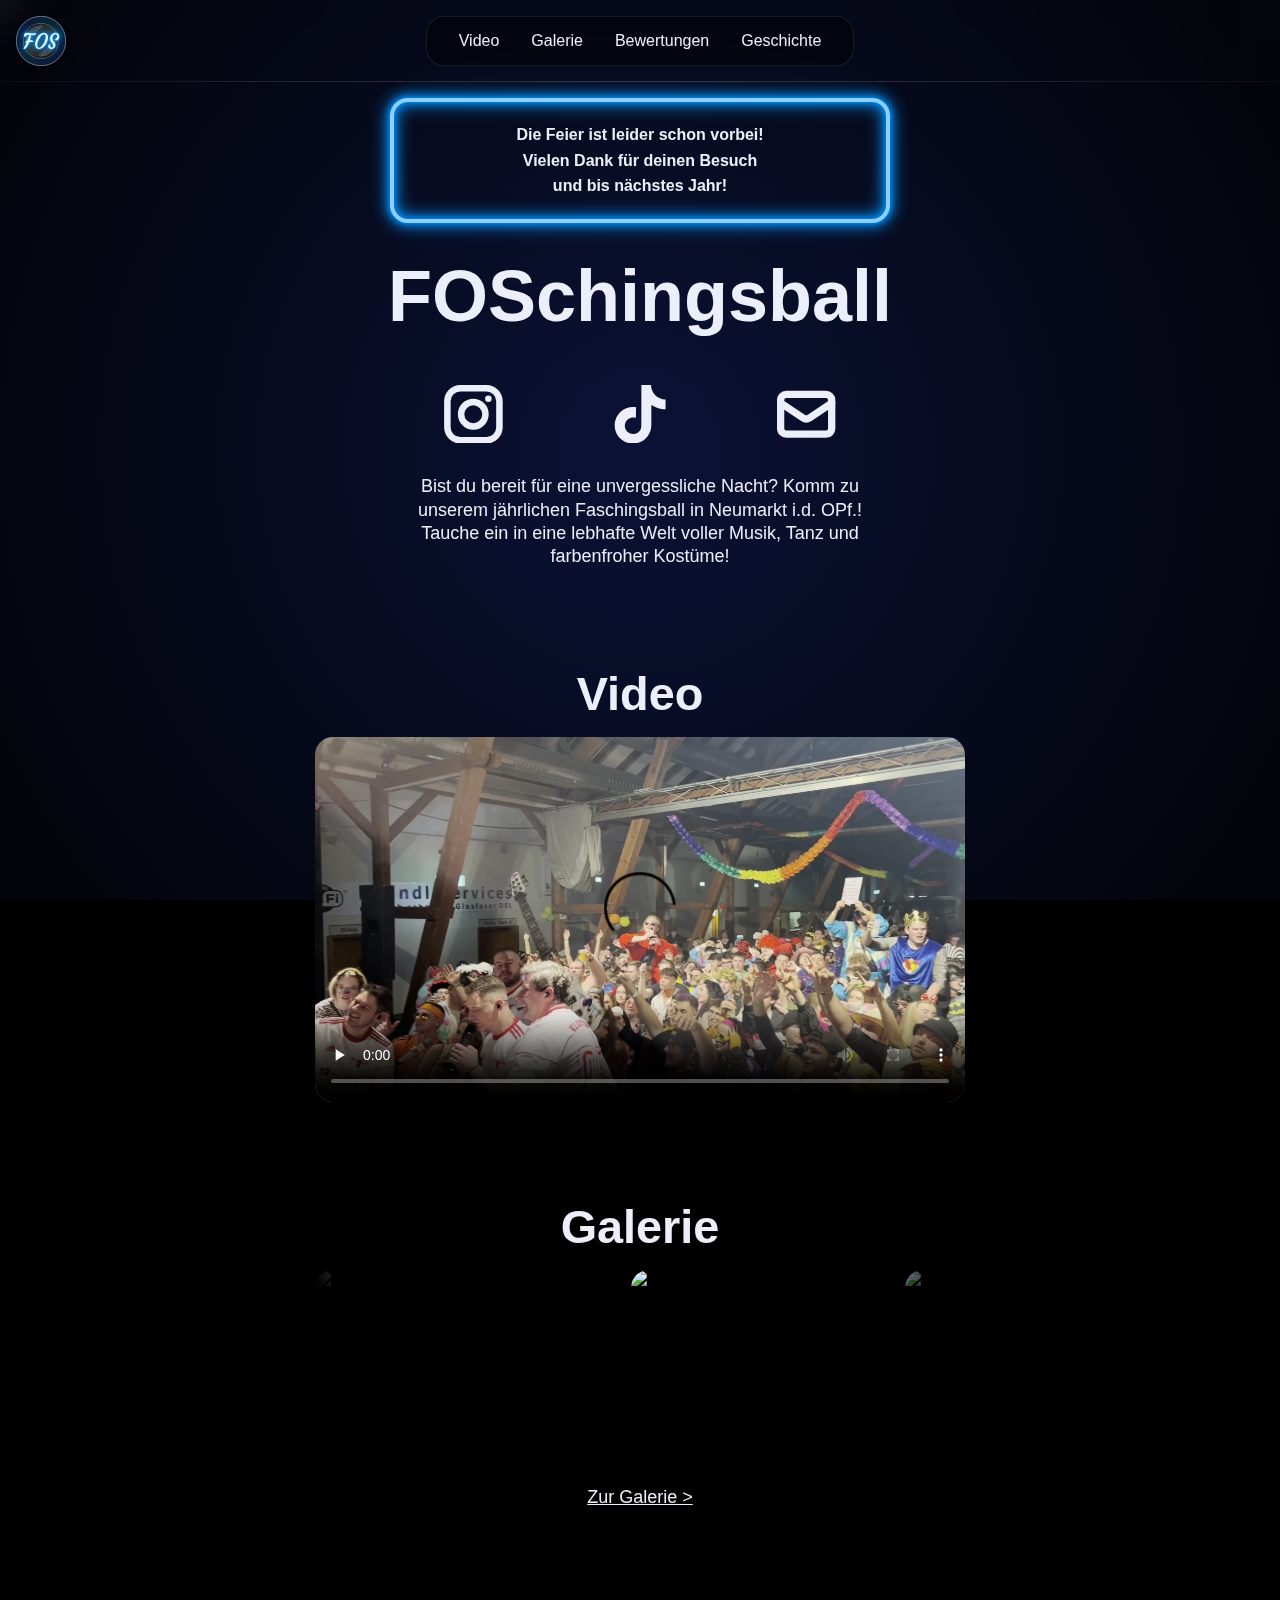
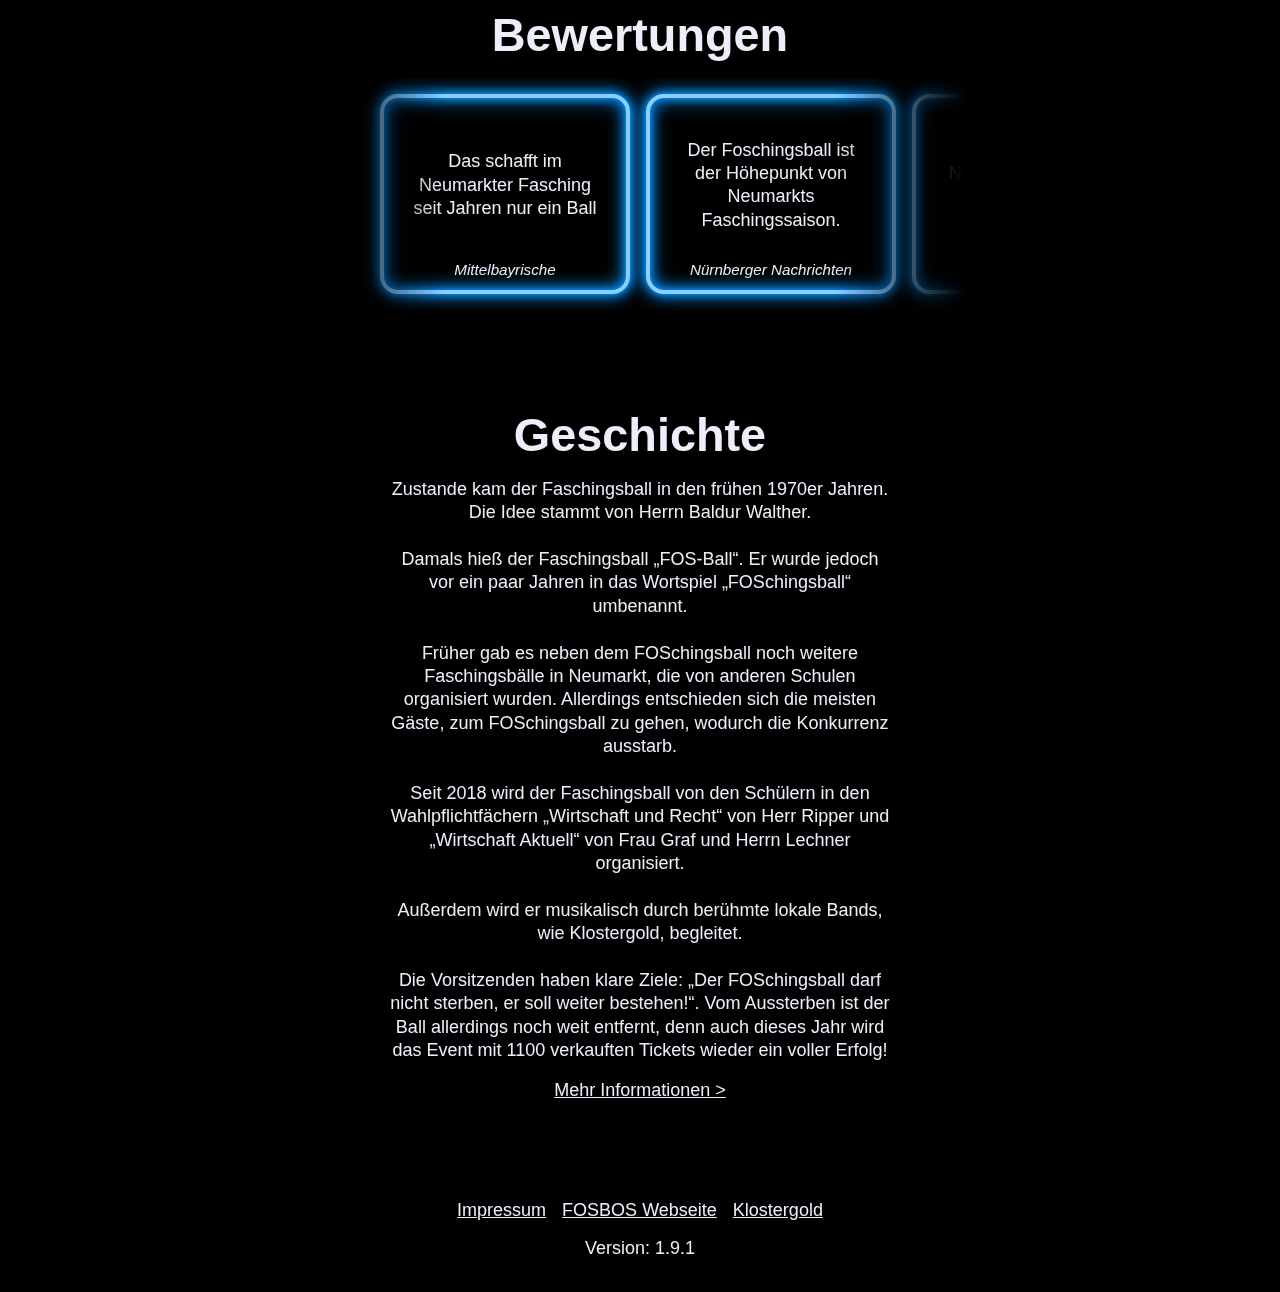
==== commit 2535435e: "Fixed navbar and gallery animation." ====
--- a/src/index.html
+++ b/src/index.html
@@ -54,27 +54,29 @@
         <span>FOSchingsball</span>
     </a>
     <div class="nav-links">
+        <a href="#video" class="nav-no-wide">Medien</a>
         <a href="#video" class="nav-no-narrow">Video</a>
-        <a href="#galerie">Galerie</a>
+        <a href="#galerie" class="nav-no-narrow">Galerie</a>
         <a href="#bewertungen" class="nav-no-narrow">Bewertungen</a>
         <!--a href="#datum" class="nav-no-wide">Infos</a-->
         <!--a href="#datum" class="nav-no-narrow">Datum</a-->
         <!--a href="#alter" class="nav-no-narrow">Alter</a-->
         <!--a href="#ort" class="nav-no-narrow">Ort</a-->
-        <!--a href="#tickets">Tickets</a-->
-        <a href="#geschichte" class="nav-no-narrow">Geschichte</a>
+        <!--a href="#tickets" class="nav-no-narrow">Tickets</a-->
+        <a href="#geschichte">Geschichte</a>
     </div>
 </nav>
 
 <section id="hero">
-    <a href="#tickets" class="vk-banner ignore">
-        Der Vorverkauf läuft bereits!<br>
-        Nur noch 100 Tickets für den<br>Vorverkauf übrig!
+    <a href="" class="vk-banner ignore">
+         Die Feier ist leider schon vorbei!<br>
+         Vielen Dank für deinen Besuch<br>
+         und bis nächstes Jahr!
     </a>
 
     <h1>FOSchingsball</h1>
 
-    <div id="counter">
+    <!--div id="counter">
         <div>
             <span id="days">0</span>
             <div class="counter-frame"></div>
@@ -91,7 +93,7 @@
             <span id="seconds">0</span>
             <div class="counter-frame"></div>
         </div>
-    </div>
+    </div-->
 
     <div class="social-wrapper">
         <a aria-label="Link zur Instagram Seite des FOSchingsballs"
@@ -286,6 +288,7 @@
         der Ball allerdings noch weit entfernt, denn auch dieses Jahr wird das Event mit 1100 verkauften Tickets wieder
         ein voller Erfolg!
     </p>
+    <a href="geschichte/" class="center">Mehr Informationen ></a>
 </section>
 
 <section id="footer">
@@ -306,9 +309,9 @@
 </section>
 
 <script defer src="scripts/base.js"></script>
-<script defer src="home/scripts/countDown.js"></script>
+<!--script defer src="home/scripts/countDown.js"></script-->
 <script defer src="home/scripts/loadMaps.js"></script>
-<script defer src="home/scripts/blinking.js"></script>
+<!--script defer src="home/scripts/blinking.js"></script-->
 
 </body>
 
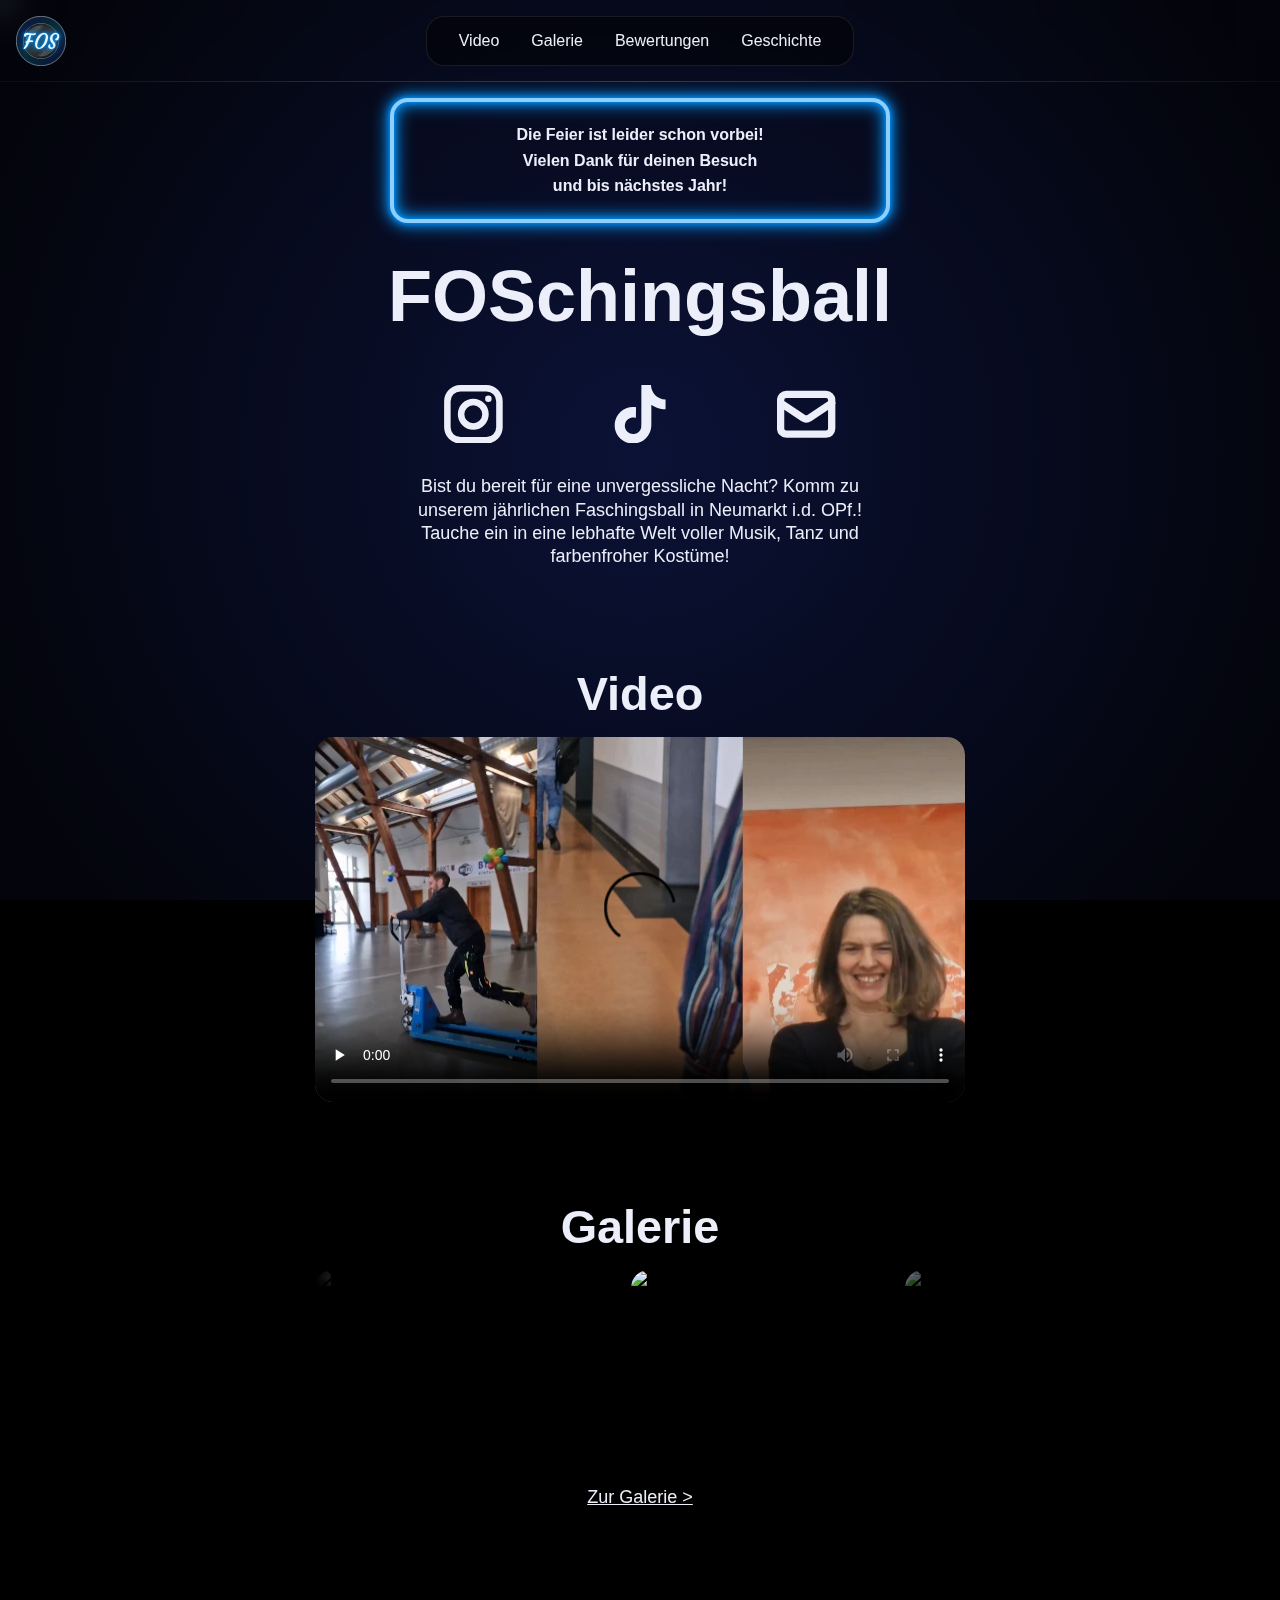
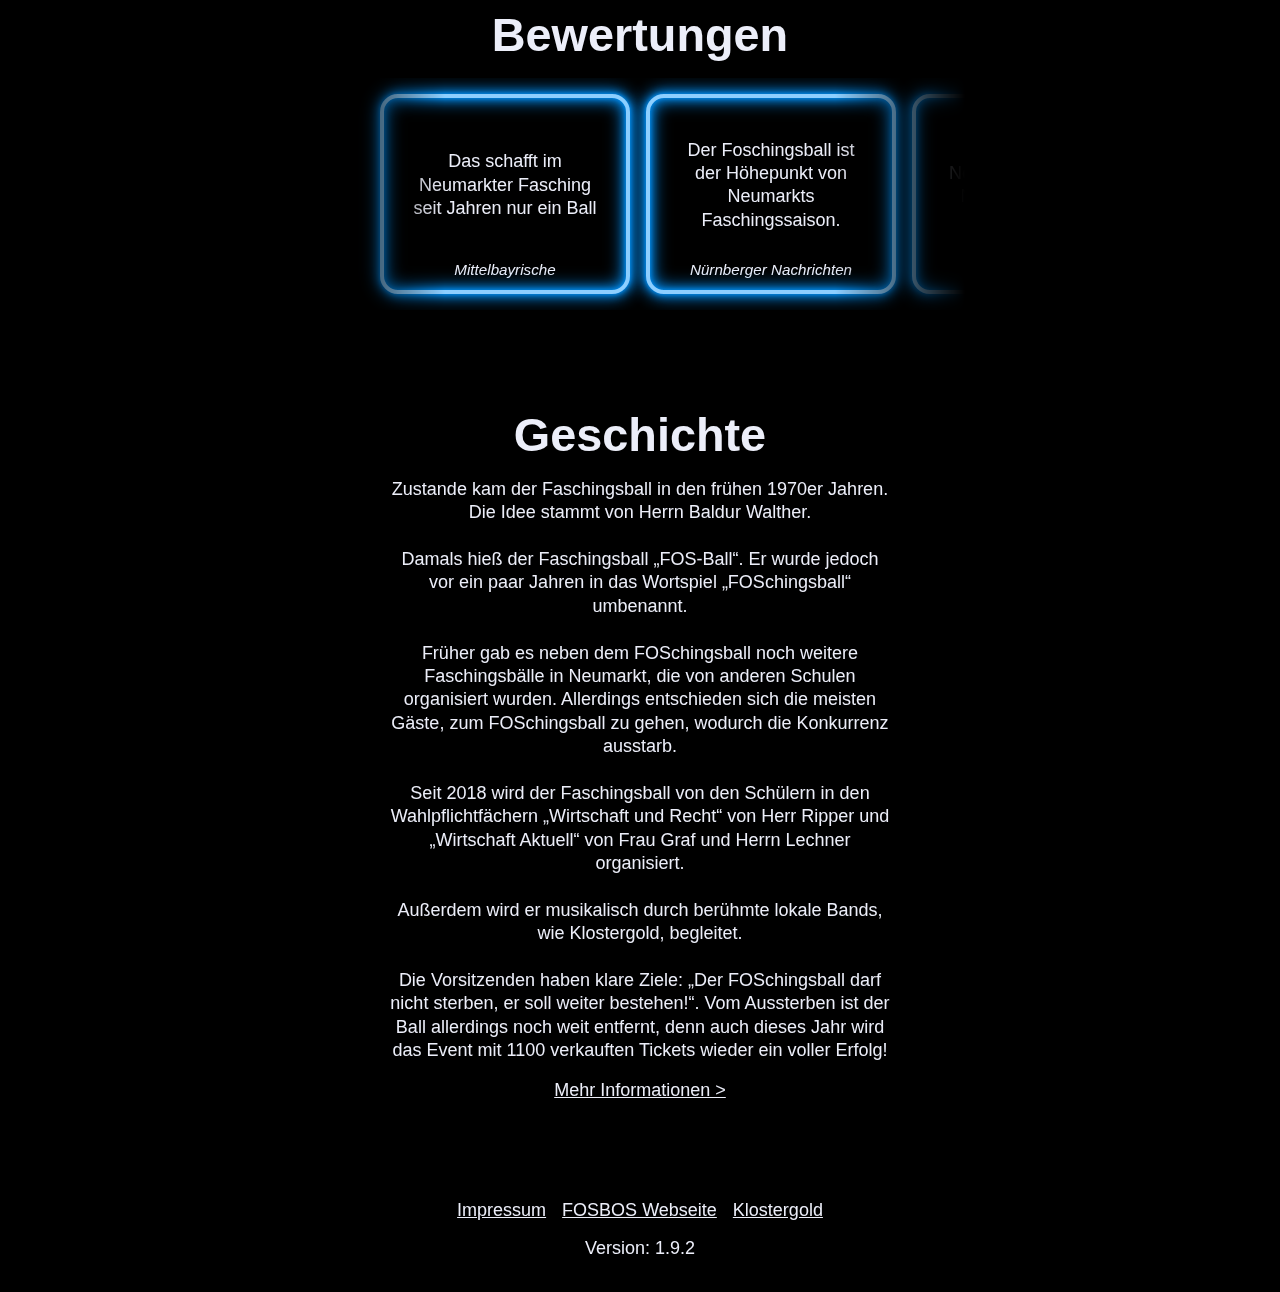
==== commit 4d0db921: "Updated video to 2024" ====
--- a/src/index.html
+++ b/src/index.html
@@ -131,12 +131,12 @@
 <section id="video">
     <h2>Video</h2>
     <video class="main-video" controls preload="none" poster="home/video-poster.webp">
-        <source src="https://resources.foschingsball.de/2023/videos/video-2023-h264-aac.mp4"
+        <source src="https://resources.foschingsball.de/2024/videos/2024--video-h264-1920x1080-24fps--audio-aac-160kbps.mp4"
                 type="video/mp4">
-        <meta content="FOSchingsball 2023" itemprop="name">
-        <meta content="Video, dass den Aufbau und die Feier vom FOSchingsball aus dem Jahr 2023 zeigt."
+        <meta content="FOSchingsball 2024" itemprop="name">
+        <meta content="Video, dass den Aufbau und die Feier vom FOSchingsball aus dem Jahr 2024 zeigt."
               itemprop="description">
-        <meta content="PT4M53S" itemprop="duration">
+        <meta content="PT5M12S" itemprop="duration">
     </video>
 </section>
 
--- a/src/home/style.css
+++ b/src/home/style.css
@@ -204,7 +204,7 @@
     font-size: 0.95rem;
 }
 
-/*-------- ORT --------
+/*-------- ORT --------*/
 
 .main-map-wrapper {
     margin-inline: auto;
@@ -221,7 +221,7 @@
     height: 100%;
 }
 
-/*-------- TICKETS --------
+/*-------- TICKETS --------*/
 
 .tickets-info {
     margin: var(--mNormal) auto;
